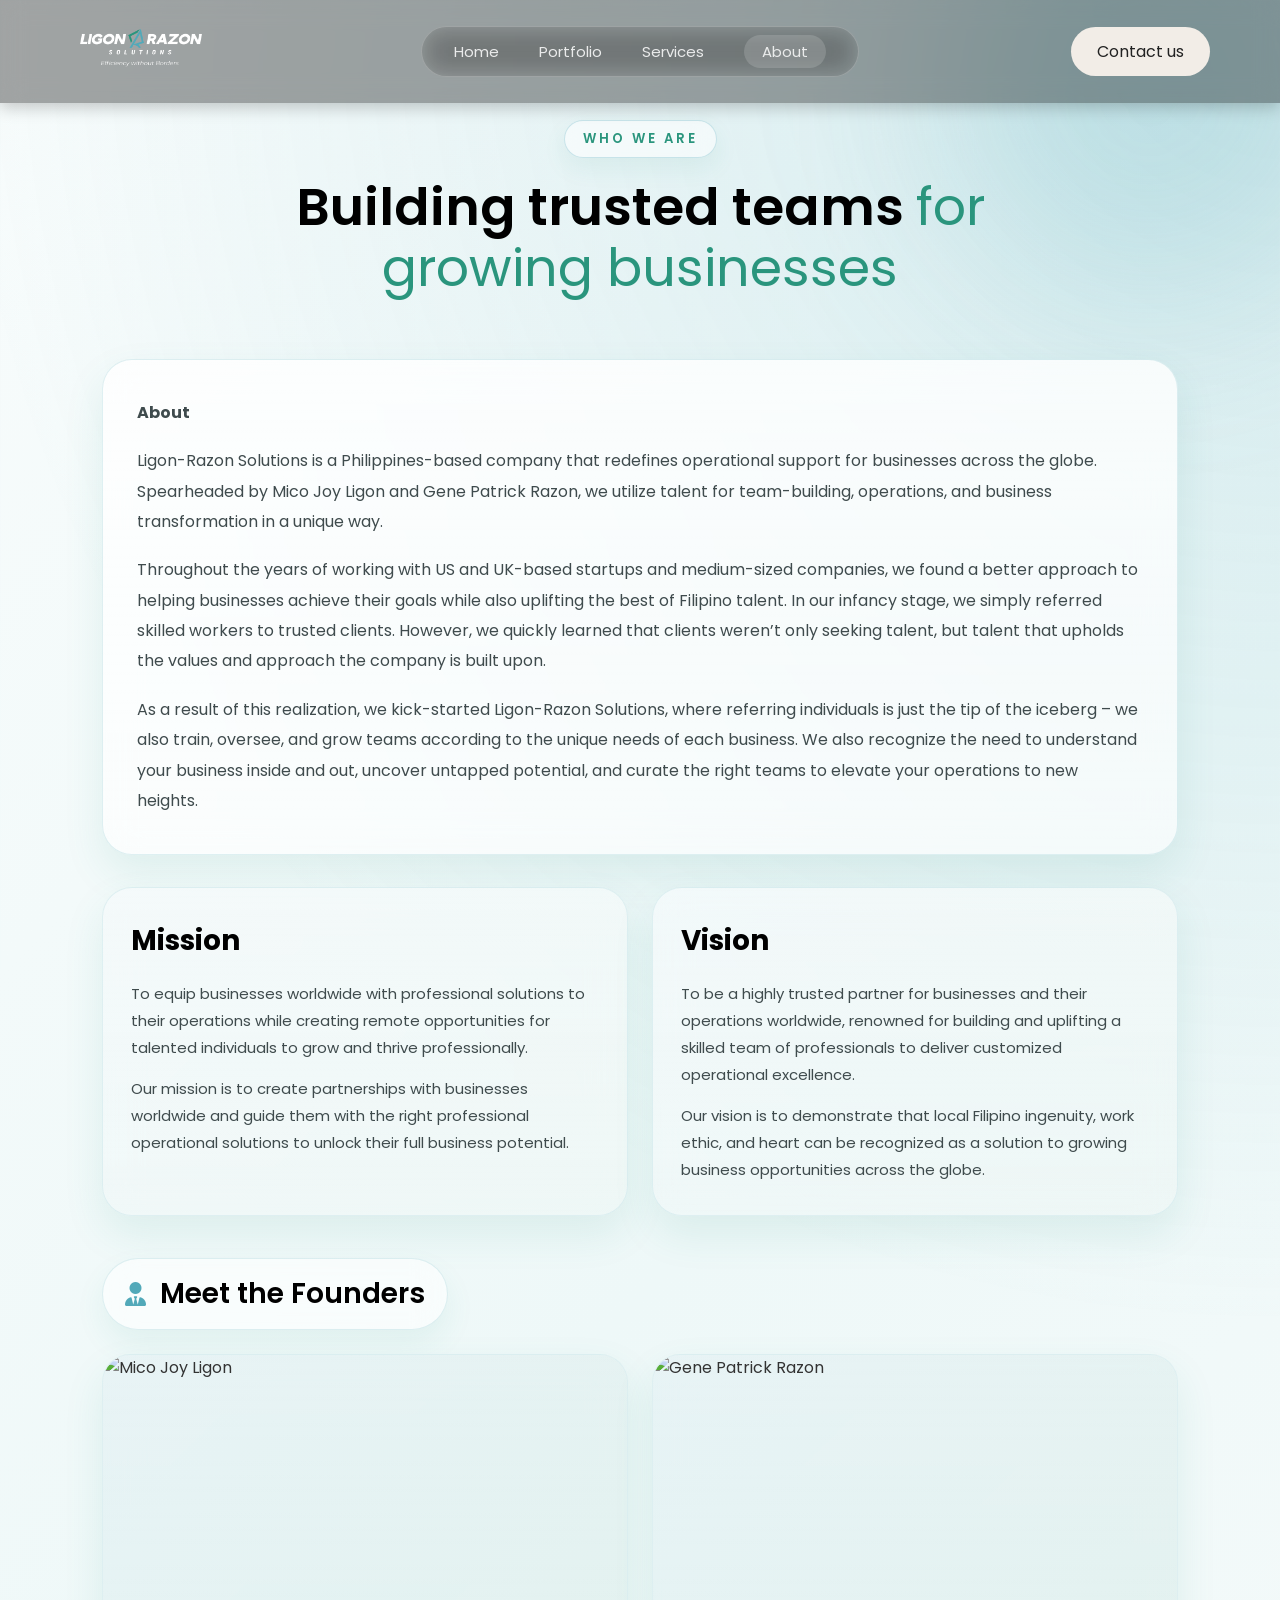
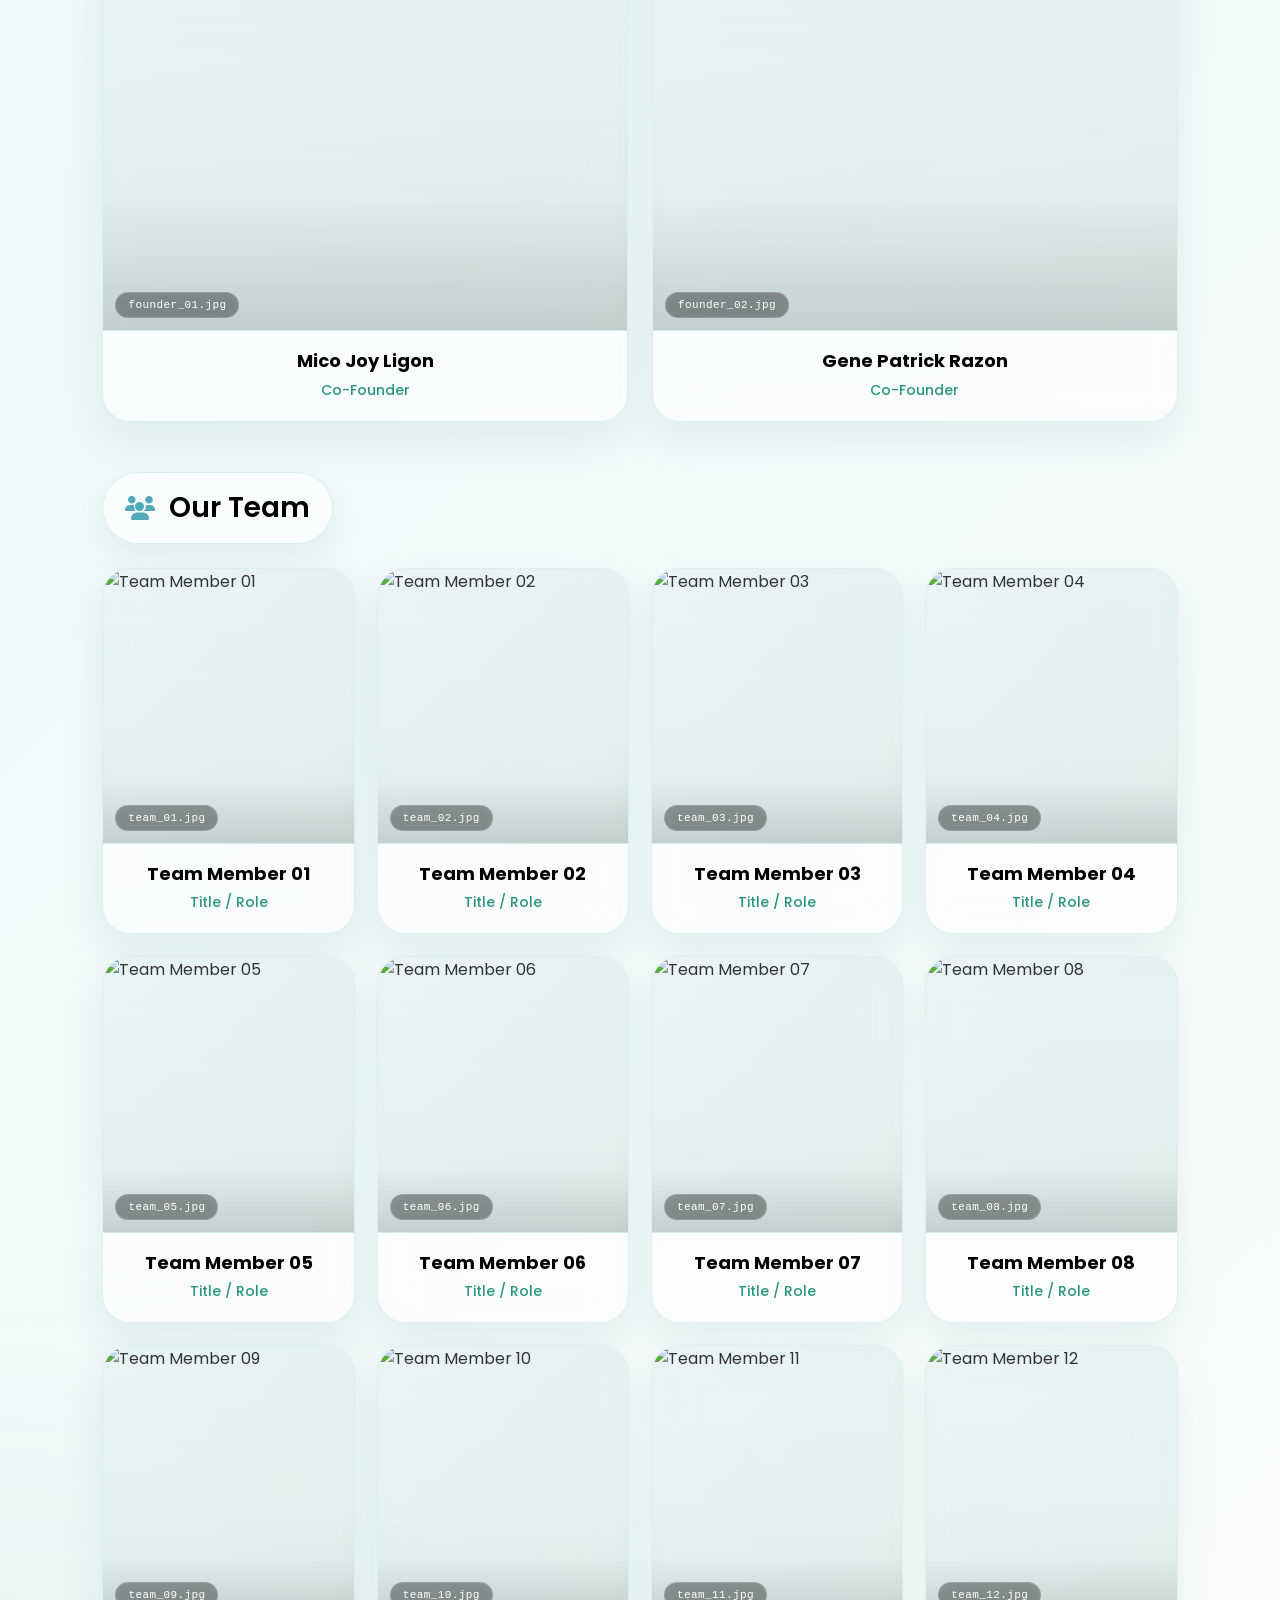
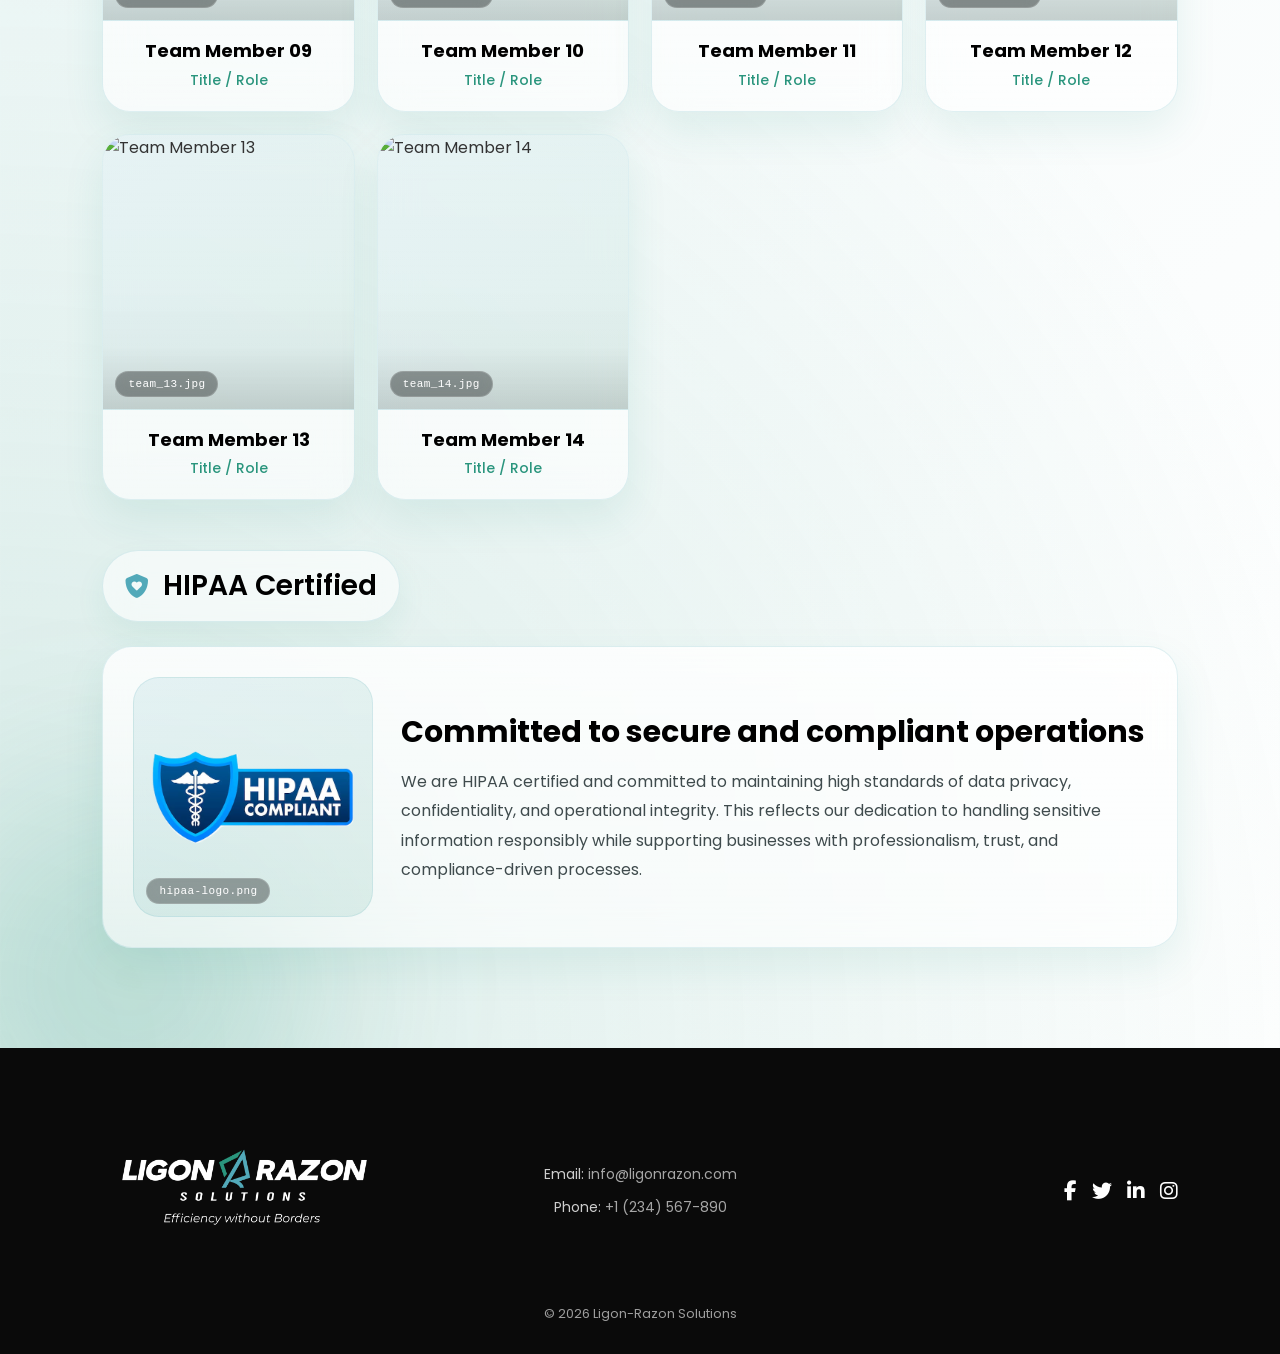
==== about.html @ 487d909f "Add files via upload" ====
<!DOCTYPE html>
<html lang="en">
<head>
<meta charset="UTF-8">
<meta name="viewport" content="width=device-width, initial-scale=1.0">
<title>Ligon-Razon Solutions – About</title>

<link rel="icon" type="image/png" href="images/favicon.png">
<link rel="shortcut icon" href="images/favicon.png" type="image/png">
<link rel="apple-touch-icon" href="images/favicon.png">

<link rel="stylesheet" href="style.css">
<link href="https://fonts.googleapis.com/css2?family=Poppins:wght@300;400;500;600;700&display=swap" rel="stylesheet">
<link rel="stylesheet" href="https://cdnjs.cloudflare.com/ajax/libs/font-awesome/6.4.0/css/all.min.css">

<style>
.about-page-section {
  padding: 110px 8% 100px;
  padding-top: 120px;
  min-height: 100vh;
  position: relative;
  overflow: hidden;
  background:
    radial-gradient(circle at top right, rgba(82, 169, 185, 0.18), transparent 30%),
    radial-gradient(circle at bottom left, rgba(42, 149, 125, 0.16), transparent 32%),
    linear-gradient(135deg, #f8fcfc 0%, #eef8f8 35%, #f7fbfb 70%, #ffffff 100%);
}

.header {
  padding: 8px 70px;
  background: rgba(0,0,0,0.35);
  backdrop-filter: blur(12px);
  box-shadow: 0 5px 15px rgba(0,0,0,0.2);
}

.header .logo img { height: 80px; }

@media (max-width: 900px) {
  .about-page-section { padding-top: 100px; }
  .header { padding: 8px 8%; }
}

.about-page-section::before,
.about-page-section::after {
  content: '';
  position: absolute;
  border-radius: 50%;
  filter: blur(90px);
  z-index: 0;
  pointer-events: none;
}

.about-page-section::before {
  width: 420px;
  height: 420px;
  top: -120px;
  right: -80px;
  background: rgba(82, 169, 185, 0.20);
}

.about-page-section::after {
  width: 380px;
  height: 380px;
  bottom: -120px;
  left: -60px;
  background: rgba(42, 149, 125, 0.18);
}

.about-container { position: relative; z-index: 2; }

.page-intro {
  text-align: center;
  margin-bottom: 60px;
}

.page-intro .eyebrow {
  display: inline-block;
  margin-bottom: 18px;
  padding: 8px 18px;
  border-radius: 999px;
  font-size: 0.82rem;
  font-weight: 600;
  text-transform: uppercase;
  letter-spacing: 3px;
  color: #2A957D;
  background: rgba(255,255,255,0.55);
  border: 1px solid rgba(82, 169, 185, 0.28);
  backdrop-filter: blur(14px);
  box-shadow: 0 10px 24px rgba(42,149,125,0.08);
}

.page-intro h1 {
  font-size: 52px;
  font-weight: 600;
  line-height: 1.18;
  color: #000000;
  max-width: 760px;
  margin: 0 auto;
}

.page-intro h1 span {
  color: #2A957D;
  font-weight: 400;
}

.glass-block {
  background: linear-gradient(180deg, rgba(255,255,255,0.82), rgba(255,255,255,0.62));
  border: 1px solid rgba(82,169,185,0.18);
  backdrop-filter: blur(18px);
  -webkit-backdrop-filter: blur(18px);
  box-shadow: 0 18px 40px rgba(42,149,125,0.10);
  border-radius: 30px;
}

.story-section {
  padding: 38px 34px;
  margin-bottom: 32px;
}

.story-section p {
  font-size: 16px;
  line-height: 1.9;
  color: #3f4b4d;
  margin-bottom: 18px;
}

.story-section p:last-child { margin-bottom: 0; }

.dual-grid {
  display: grid;
  grid-template-columns: repeat(2, minmax(0, 1fr));
  gap: 24px;
  margin-bottom: 32px;
}

.info-card {
  padding: 32px 28px;
  position: relative;
  overflow: hidden;
}

.info-card::before {
  content: '';
  position: absolute;
  inset: 0;
  background: linear-gradient(135deg, rgba(82,169,185,0.05), rgba(42,149,125,0.05));
  pointer-events: none;
}

.info-card h2 {
  font-size: 28px;
  margin-bottom: 18px;
  color: #000000;
  position: relative;
  z-index: 1;
}

.info-card p {
  font-size: 15px;
  line-height: 1.8;
  color: #3f4b4d;
  margin-bottom: 14px;
  position: relative;
  z-index: 1;
}

.info-card p:last-child { margin-bottom: 0; }

.section-heading {
  display: inline-flex;
  align-items: center;
  gap: 14px;
  margin: 10px 0 24px 0;
  padding: 14px 22px;
  border-radius: 999px;
  background: rgba(255,255,255,0.58);
  border: 1px solid rgba(82,169,185,0.18);
  backdrop-filter: blur(16px);
  box-shadow: 0 14px 30px rgba(42,149,125,0.08);
  color: #000000;
  font-size: 28px;
  font-weight: 600;
}

.section-heading i {
  font-size: 24px;
  color: #52A9B9;
}

.founders-grid {
  display: grid;
  grid-template-columns: repeat(2, minmax(0, 1fr));
  gap: 24px;
  margin-bottom: 40px;
}

.team-grid {
  display: grid;
  grid-template-columns: repeat(4, minmax(0, 1fr));
  gap: 22px;
  margin-bottom: 40px;
}

.person-card {
  overflow: hidden;
  border-radius: 28px;
  background: linear-gradient(180deg, rgba(255,255,255,0.82), rgba(255,255,255,0.62));
  border: 1px solid rgba(82,169,185,0.18);
  backdrop-filter: blur(18px);
  -webkit-backdrop-filter: blur(18px);
  box-shadow: 0 18px 40px rgba(42,149,125,0.10);
  transition: transform 0.35s ease, box-shadow 0.35s ease, border-color 0.35s ease;
}

.person-card:hover {
  transform: translateY(-8px);
  border-color: rgba(42,149,125,0.30);
  box-shadow: 0 24px 50px rgba(42,149,125,0.16);
}

.person-image {
  position: relative;
  aspect-ratio: 4/4.4;
  overflow: hidden;
  background: linear-gradient(135deg, rgba(82,169,185,0.12), rgba(42,149,125,0.12));
  border-bottom: 1px solid rgba(82,169,185,0.12);
}

.person-image img {
  width: 100%;
  height: 100%;
  object-fit: cover;
  display: block;
}

.person-image .filename {
  position: absolute;
  left: 12px;
  bottom: 12px;
  z-index: 2;
  max-width: calc(100% - 24px);
  overflow: hidden;
  white-space: nowrap;
  text-overflow: ellipsis;
  padding: 6px 12px;
  border-radius: 999px;
  font-size: 11px;
  font-family: monospace;
  letter-spacing: 0.4px;
  color: #FFFFFF;
  background: rgba(0,0,0,0.35);
  border: 1px solid rgba(255,255,255,0.16);
  backdrop-filter: blur(8px);
}

.person-image::after {
  content: '';
  position: absolute;
  inset: 0;
  background: linear-gradient(to top, rgba(0,0,0,0.14), rgba(0,0,0,0.02), transparent 45%);
  pointer-events: none;
}

.person-info {
  padding: 18px 18px 20px;
  text-align: center;
}

.person-info h3 {
  font-size: 18px;
  color: #000000;
  margin-bottom: 6px;
  line-height: 1.35;
}

.person-info p {
  font-size: 14px;
  color: #2A957D;
  font-weight: 500;
  line-height: 1.5;
}

.hipaa-section {
  display: grid;
  grid-template-columns: 240px 1fr;
  gap: 28px;
  align-items: center;
  padding: 30px;
}

.hipaa-logo-box {
  position: relative;
  aspect-ratio: 1/1;
  border-radius: 26px;
  overflow: hidden;
  background: linear-gradient(135deg, rgba(82,169,185,0.12), rgba(42,149,125,0.12));
  border: 1px solid rgba(82,169,185,0.14);
  display: flex;
  align-items: center;
  justify-content: center;
}

.hipaa-logo-box img {
  width: 100%;
  height: 100%;
  object-fit: contain;
  padding: 18px;
  display: block;
}

.hipaa-logo-box .filename {
  position: absolute;
  left: 12px;
  bottom: 12px;
  z-index: 2;
  max-width: calc(100% - 24px);
  overflow: hidden;
  white-space: nowrap;
  text-overflow: ellipsis;
  padding: 6px 12px;
  border-radius: 999px;
  font-size: 11px;
  font-family: monospace;
  letter-spacing: 0.4px;
  color: #FFFFFF;
  background: rgba(0,0,0,0.35);
  border: 1px solid rgba(255,255,255,0.16);
  backdrop-filter: blur(8px);
}

.hipaa-content h2 {
  font-size: 30px;
  color: #000000;
  margin-bottom: 12px;
}

.hipaa-content p {
  font-size: 16px;
  line-height: 1.85;
  color: #3f4b4d;
}

@media (max-width: 1000px) {
  .team-grid { grid-template-columns: repeat(3, minmax(0, 1fr)); }
}

@media (max-width: 800px) {
  .dual-grid,
  .founders-grid,
  .hipaa-section { grid-template-columns: 1fr; }

  .team-grid { grid-template-columns: repeat(2, minmax(0, 1fr)); }
}

@media (max-width: 700px) {
  .about-page-section { padding: 100px 5%; }
  .page-intro h1 { font-size: 38px; }
  .section-heading { font-size: 24px; padding: 12px 16px; }
  .story-section,
  .info-card,
  .hipaa-section { padding: 24px 20px; }
}

@media (max-width: 520px) {
  .team-grid { grid-template-columns: 1fr; }
  .page-intro h1 { font-size: 31px; }
  .section-heading { width: 100%; justify-content: flex-start; }
}
</style>
</head>
<body>

<header class="header" id="header" style="padding: 8px 70px; background: rgba(0,0,0,0.35); backdrop-filter: blur(12px); box-shadow: 0 5px 15px rgba(0,0,0,0.2);">
  <nav class="navbar">
    <div class="logo">
      <img src="images/logo.png" alt="Ligon-Razon Solutions" style="height: 80px;">
    </div>

    <div class="menu-toggle" id="menuToggle">☰</div>

    <div class="nav-container" id="navContainer">
      <ul class="nav-links">
        <li><a href="index.html">Home</a></li>
        <li><a href="portfolio.html">Portfolio</a></li>
        <li><a href="services.html">Services</a></li>
        <li><a class="active" href="about.html">About</a></li>
        <li class="mobile-contact-item"><a href="contact.html" class="mobile-contact-btn">Contact us</a></li>
      </ul>
    </div>

    <a href="contact.html" class="contact-btn">Contact us</a>
  </nav>
</header>

<div class="nav-overlay" id="navOverlay"></div>

<section class="about-page-section">
  <div class="about-container">

    <div class="page-intro fade-up">
      <span class="eyebrow">who we are</span>
      <h1>Building trusted teams <span>for growing businesses</span></h1>
    </div>

    <div class="story-section glass-block fade-up">
      <p><strong>About</strong></p>
      <p>Ligon-Razon Solutions is a Philippines-based company that redefines operational support for businesses across the globe. Spearheaded by Mico Joy Ligon and Gene Patrick Razon, we utilize talent for team-building, operations, and business transformation in a unique way.</p>
      <p>Throughout the years of working with US and UK-based startups and medium-sized companies, we found a better approach to helping businesses achieve their goals while also uplifting the best of Filipino talent. In our infancy stage, we simply referred skilled workers to trusted clients. However, we quickly learned that clients weren’t only seeking talent, but talent that upholds the values and approach the company is built upon.</p>
      <p>As a result of this realization, we kick-started Ligon-Razon Solutions, where referring individuals is just the tip of the iceberg – we also train, oversee, and grow teams according to the unique needs of each business. We also recognize the need to understand your business inside and out, uncover untapped potential, and curate the right teams to elevate your operations to new heights.</p>
    </div>

    <div class="dual-grid">
      <div class="info-card glass-block fade-up">
        <h2>Mission</h2>
        <p>To equip businesses worldwide with professional solutions to their operations while creating remote opportunities for talented individuals to grow and thrive professionally.</p>
        <p>Our mission is to create partnerships with businesses worldwide and guide them with the right professional operational solutions to unlock their full business potential.</p>
      </div>

      <div class="info-card glass-block fade-up">
        <h2>Vision</h2>
        <p>To be a highly trusted partner for businesses and their operations worldwide, renowned for building and uplifting a skilled team of professionals to deliver customized operational excellence.</p>
        <p>Our vision is to demonstrate that local Filipino ingenuity, work ethic, and heart can be recognized as a solution to growing business opportunities across the globe.</p>
      </div>
    </div>

    <div class="section-heading fade-up">
      <i class="fas fa-user-tie"></i> Meet the Founders
    </div>

    <div class="founders-grid">
      <div class="person-card fade-up">
        <div class="person-image">
          <img src="images/founder_01.jpg" alt="Mico Joy Ligon">
          <span class="filename">founder_01.jpg</span>
        </div>
        <div class="person-info">
          <h3>Mico Joy Ligon</h3>
          <p>Co-Founder</p>
        </div>
      </div>

      <div class="person-card fade-up">
        <div class="person-image">
          <img src="images/founder_02.jpg" alt="Gene Patrick Razon">
          <span class="filename">founder_02.jpg</span>
        </div>
        <div class="person-info">
          <h3>Gene Patrick Razon</h3>
          <p>Co-Founder</p>
        </div>
      </div>
    </div>

    <div class="section-heading fade-up">
      <i class="fas fa-users"></i> Our Team
    </div>

    <div class="team-grid">
      <div class="person-card fade-up"><div class="person-image"><img src="images/team_01.jpg" alt="Team Member 01"><span class="filename">team_01.jpg</span></div><div class="person-info"><h3>Team Member 01</h3><p>Title / Role</p></div></div>
      <div class="person-card fade-up"><div class="person-image"><img src="images/team_02.jpg" alt="Team Member 02"><span class="filename">team_02.jpg</span></div><div class="person-info"><h3>Team Member 02</h3><p>Title / Role</p></div></div>
      <div class="person-card fade-up"><div class="person-image"><img src="images/team_03.jpg" alt="Team Member 03"><span class="filename">team_03.jpg</span></div><div class="person-info"><h3>Team Member 03</h3><p>Title / Role</p></div></div>
      <div class="person-card fade-up"><div class="person-image"><img src="images/team_04.jpg" alt="Team Member 04"><span class="filename">team_04.jpg</span></div><div class="person-info"><h3>Team Member 04</h3><p>Title / Role</p></div></div>
      <div class="person-card fade-up"><div class="person-image"><img src="images/team_05.jpg" alt="Team Member 05"><span class="filename">team_05.jpg</span></div><div class="person-info"><h3>Team Member 05</h3><p>Title / Role</p></div></div>
      <div class="person-card fade-up"><div class="person-image"><img src="images/team_06.jpg" alt="Team Member 06"><span class="filename">team_06.jpg</span></div><div class="person-info"><h3>Team Member 06</h3><p>Title / Role</p></div></div>
      <div class="person-card fade-up"><div class="person-image"><img src="images/team_07.jpg" alt="Team Member 07"><span class="filename">team_07.jpg</span></div><div class="person-info"><h3>Team Member 07</h3><p>Title / Role</p></div></div>
      <div class="person-card fade-up"><div class="person-image"><img src="images/team_08.jpg" alt="Team Member 08"><span class="filename">team_08.jpg</span></div><div class="person-info"><h3>Team Member 08</h3><p>Title / Role</p></div></div>
      <div class="person-card fade-up"><div class="person-image"><img src="images/team_09.jpg" alt="Team Member 09"><span class="filename">team_09.jpg</span></div><div class="person-info"><h3>Team Member 09</h3><p>Title / Role</p></div></div>
      <div class="person-card fade-up"><div class="person-image"><img src="images/team_10.jpg" alt="Team Member 10"><span class="filename">team_10.jpg</span></div><div class="person-info"><h3>Team Member 10</h3><p>Title / Role</p></div></div>
      <div class="person-card fade-up"><div class="person-image"><img src="images/team_11.jpg" alt="Team Member 11"><span class="filename">team_11.jpg</span></div><div class="person-info"><h3>Team Member 11</h3><p>Title / Role</p></div></div>
      <div class="person-card fade-up"><div class="person-image"><img src="images/team_12.jpg" alt="Team Member 12"><span class="filename">team_12.jpg</span></div><div class="person-info"><h3>Team Member 12</h3><p>Title / Role</p></div></div>
      <div class="person-card fade-up"><div class="person-image"><img src="images/team_13.jpg" alt="Team Member 13"><span class="filename">team_13.jpg</span></div><div class="person-info"><h3>Team Member 13</h3><p>Title / Role</p></div></div>
      <div class="person-card fade-up"><div class="person-image"><img src="images/team_14.jpg" alt="Team Member 14"><span class="filename">team_14.jpg</span></div><div class="person-info"><h3>Team Member 14</h3><p>Title / Role</p></div></div>
    </div>

    <div class="section-heading fade-up">
      <i class="fas fa-shield-heart"></i> HIPAA Certified
    </div>

    <div class="hipaa-section glass-block fade-up">
      <div class="hipaa-logo-box">
        <img src="images/hipaa-logo.png" alt="HIPAA Certification Logo">
        <span class="filename">hipaa-logo.png</span>
      </div>
      <div class="hipaa-content">
        <h2>Committed to secure and compliant operations</h2>
        <p>We are HIPAA certified and committed to maintaining high standards of data privacy, confidentiality, and operational integrity. This reflects our dedication to handling sensitive information responsibly while supporting businesses with professionalism, trust, and compliance-driven processes.</p>
      </div>
    </div>

  </div>
</section>

<footer class="footer">
  <div class="footer-content">
    <div class="footer-logo">
      <img src="images/logo.png" alt="Ligon-Razon Solutions">
    </div>

    <div class="footer-column footer-contact">
      <p>Email: <a href="mailto:info@ligonrazon.com">info@ligonrazon.com</a></p>
      <p>Phone: <a href="tel:+1234567890">+1 (234) 567-890</a></p>
    </div>

    <div class="footer-column footer-social">
      <a href="#" target="_blank" aria-label="Facebook"><i class="fab fa-facebook-f"></i></a>
      <a href="#" target="_blank" aria-label="Twitter"><i class="fab fa-twitter"></i></a>
      <a href="#" target="_blank" aria-label="LinkedIn"><i class="fab fa-linkedin-in"></i></a>
      <a href="#" target="_blank" aria-label="Instagram"><i class="fab fa-instagram"></i></a>
    </div>
  </div>

  <p class="footer-copyright">© 2026 Ligon-Razon Solutions</p>
</footer>

<script>
(function() {
  const toggle = document.getElementById("menuToggle");
  const nav = document.getElementById("navContainer");
  const overlay = document.getElementById("navOverlay");

  function closeMenu() {
    nav.classList.remove("show");
    overlay.classList.remove("show");
    document.body.style.overflow = "";
  }

  function openMenu() {
    nav.classList.add("show");
    overlay.classList.add("show");
    document.body.style.overflow = "hidden";
  }

  toggle.onclick = () => {
    if (nav.classList.contains("show")) {
      closeMenu();
    } else {
      openMenu();
    }
  };

  overlay.onclick = closeMenu;

  document.querySelectorAll(".nav-links a").forEach(link => {
    link.addEventListener("click", closeMenu);
  });

  const faders = document.querySelectorAll(".fade-up");
  const observer = new IntersectionObserver(entries => {
    entries.forEach(entry => {
      if(entry.isIntersecting){
        entry.target.classList.add("appear");
      }
    });
  }, { threshold: 0.2 });

  faders.forEach(el => observer.observe(el));
})();
</script>

</body>
</html>
---- style.css ----
/* ==========================
   GLOBAL
========================== */
* {
  margin: 0;
  padding: 0;
  box-sizing: border-box;
  font-family: 'Poppins', sans-serif;
}

body {
  background: #f5f5f7;
  color: #333;
  overflow-x: hidden;
  scroll-behavior: smooth;
}

/* Remove mobile tap highlight */
*,
a,
button,
div {
  -webkit-tap-highlight-color: transparent;
  -webkit-touch-callout: none;
  outline: none !important;
}

/* ==========================
   HEADER
========================== */
.header {
  position: fixed;
  top: 0;
  width: 100%;
  z-index: 1100;
  padding: 30px 70px;
  transition: 0.35s;
}

.header.shrink {
  padding: 8px 70px;
  background: rgba(0, 0, 0, 0.35);
  backdrop-filter: blur(12px);
  box-shadow: 0 5px 15px rgba(0, 0, 0, 0.2);
}

.navbar {
  display: grid;
  grid-template-columns: 1fr auto 1fr;
  align-items: center;
}

.logo img {
  height: 120px;
  transition: 0.35s;
}

.header.shrink .logo img {
  height: 80px;
}

.nav-container {
  justify-self: center;
}

/* ==========================
   NAV LINKS
========================== */
.nav-links {
  display: flex;
  gap: 40px;
  list-style: none;
  padding: 12px 32px;
  border-radius: 60px;
  background: rgba(255, 255, 255, 0.08);
  border: 1px solid rgba(255, 255, 255, 0.2);
  backdrop-filter: blur(14px);
  transition: 0.4s;
}

.nav-links a {
  text-decoration: none;
  color: white;
  font-size: 15px;
  opacity: 0.85;
  position: relative;
}

.nav-links a:hover {
  opacity: 1;
  transform: scale(1.05);
}

.nav-links .active {
  background: rgba(255, 255, 255, 0.18);
  padding: 6px 18px;
  border-radius: 30px;
}

/* ==========================
   CONTACT BUTTON
========================== */
.contact-btn {
  justify-self: end;
  background: #f2ede7;
  color: #222;
  padding: 12px 26px;
  border-radius: 30px;
  text-decoration: none;
  transition: 0.3s ease;
}

.contact-btn:hover {
  transform: translateY(-3px);
  box-shadow: 0 8px 20px rgba(0, 0, 0, 0.3);
}

/* ==========================
   MENU TOGGLE
========================== */
.menu-toggle {
  display: none;
  font-size: 30px;
  cursor: pointer;
  color: white;
  position: relative;
  z-index: 1103;
}

.nav-overlay {
  display: none;
}

.mobile-contact-item {
  display: none;
}

/* ==========================
   HERO
========================== */
.hero {
  position: relative;
  height: 100vh;
  display: flex;
  align-items: flex-start;
  justify-content: flex-start;
  padding-left: 8%;
  padding-top: 60vh;
  overflow: hidden;
}

.hero-video {
  position: absolute;
  inset: 0;
  width: 100%;
  height: 100%;
  object-fit: cover;
  z-index: -1;
  pointer-events: none;
}

.hero-overlay {
  position: absolute;
  inset: 0;
  background-color: rgba(18, 30, 48, 0.5);
  z-index: 0;
}

.hero-content {
  position: relative;
  max-width: 600px;
  z-index: 1;
}

.hero h1 {
  font-size: 64px;
  line-height: 1.2;
  margin-bottom: 20px;
  color: white;
}

.hero .description {
  font-size: 18px;
  margin-bottom: 40px;
  line-height: 1.5;
  color: rgba(255, 255, 255, 0.9);
}

.start-btn {
  background: #f2ede7;
  color: #222;
  border: none;
  padding: 14px 30px;
  border-radius: 40px;
  cursor: pointer;
  display: inline-flex;
  gap: 10px;
  font-weight: 500;
  text-decoration: none;
  transition: transform 0.3s ease, box-shadow 0.3s ease, background 0.3s ease;
}

.start-btn span {
  display: inline-block;
  transition: transform 0.3s ease;
}

.start-btn:hover {
  transform: translateY(-3px) scale(1.03);
  box-shadow: 0 8px 25px rgba(0, 0, 0, 0.3);
  background: #e8e1d8;
}

.start-btn:hover span {
  transform: translateX(5px);
}

/* ==========================
   SCROLL ANIMATION
========================== */
.fade-up {
  opacity: 0;
  transform: translateY(40px);
  transition: 1s;
}

.fade-up.appear {
  opacity: 1;
  transform: translateY(0);
}

/* ==========================
   FOOTER
========================== */
.footer {
  background: #0a0a0a;
  color: white;
  padding: 60px 8% 30px 8%;
  font-size: 15px;
  position: relative;
}

.footer-content {
  display: flex;
  align-items: center;
  justify-content: space-between;
  flex-wrap: wrap;
  margin-bottom: 30px;
}

.footer-logo img {
  height: 160px;
  width: auto;
  transition: height 0.3s ease;
}

.footer-column.footer-contact {
  position: absolute;
  left: 50%;
  transform: translateX(-50%);
  display: flex;
  flex-direction: column;
  align-items: center;
  text-align: center;
  gap: 4px;
}

.footer-contact p,
.footer-contact a {
  font-size: 14px;
  margin: 4px 0;
  opacity: 0.8;
  text-decoration: none;
  color: white;
  transition: opacity 0.3s;
}

.footer-contact a:hover {
  opacity: 1;
}

.footer-column.footer-social {
  display: flex;
  flex-direction: row;
  justify-content: flex-end;
  align-items: center;
  gap: 15px;
}

.footer-social a {
  color: white;
  font-size: 20px;
  transition: transform 0.3s ease, color 0.3s ease;
}

.footer-social a:hover {
  color: #f2ede7;
  transform: scale(1.2);
}

.footer p.footer-copyright {
  font-size: 13px;
  opacity: 0.6;
  text-align: center;
  margin-top: 20px;
}

/* ==========================
   MOBILE
========================== */
@media (max-width: 900px) {
  .header {
    padding: 15px 8%;
    z-index: 1100;
  }

  .navbar {
    display: flex;
    justify-content: space-between;
    align-items: center;
    position: relative;
  }

  .logo img {
    height: 60px;
  }

  .contact-btn {
    display: none;
  }

  .menu-toggle {
    display: block;
    font-size: 28px;
    padding: 10px;
    margin-right: -10px;
    color: white;
    position: relative;
    z-index: 1103;
  }

  .nav-overlay {
    display: block;
    position: fixed;
    inset: 0;
    background: rgba(8, 12, 18, 0.28);
    backdrop-filter: blur(12px);
    -webkit-backdrop-filter: blur(12px);
    opacity: 0;
    visibility: hidden;
    pointer-events: none;
    transition: opacity 0.3s ease, visibility 0.3s ease;
    z-index: 1000;
  }

  .nav-overlay.show {
    opacity: 1;
    visibility: visible;
    pointer-events: auto;
  }

  .nav-container {
    position: fixed;
    top: 84px;
    right: 5%;
    width: min(260px, 90vw);
    max-height: 0;
    overflow: hidden;
    padding: 0;
    opacity: 0;
    visibility: hidden;
    border-radius: 24px;
    background: rgba(12, 18, 24, 0.96);
    border: 1px solid rgba(255, 255, 255, 0.14);
    box-shadow: 0 18px 40px rgba(0, 0, 0, 0.28);
    display: flex;
    flex-direction: column;
    align-items: stretch;
    transition: max-height 0.35s ease, opacity 0.25s ease, visibility 0.25s ease, padding 0.25s ease;
    z-index: 1102;
    pointer-events: auto;
  }

  .nav-container.show {
    max-height: 520px;
    opacity: 1;
    visibility: visible;
    padding: 10px 0 12px;
  }

  .nav-links {
    flex-direction: column;
    align-items: stretch;
    gap: 0;
    margin: 0;
    padding: 0;
    width: 100%;
    background: transparent !important;
    border: none !important;
    backdrop-filter: none !important;
  }

  .nav-links li {
    width: 100%;
    text-align: center;
    opacity: 0;
    transform: translateY(-5px);
    transition: opacity 0.3s ease, transform 0.3s ease;
  }

  .nav-container.show .nav-links li {
    opacity: 1;
    transform: translateY(0);
  }

  .nav-links a {
    display: block;
    width: 100%;
    padding: 14px 18px;
    color: white;
    font-size: 16px;
    font-weight: 400;
    text-decoration: none;
    background: transparent !important;
    border-radius: 0 !important;
  }

  .nav-links a:hover {
    color: #f2ede7;
    background: rgba(255, 255, 255, 0.06) !important;
    transform: none;
  }

  .nav-links .active {
    color: #f2ede7;
    font-weight: 500;
    background: rgba(255, 255, 255, 0.08) !important;
    position: relative;
  }

  .nav-links .active::after {
    content: '';
    position: absolute;
    bottom: 8px;
    left: 50%;
    transform: translateX(-50%);
    width: 24px;
    height: 2px;
    background: #f2ede7;
    border-radius: 2px;
    opacity: 0.75;
  }

  .mobile-contact-item {
    display: block;
    padding: 10px 16px 0;
  }

  .mobile-contact-btn {
    display: block !important;
    width: 100%;
    text-align: center;
    padding: 12px 18px !important;
    border-radius: 999px !important;
    background: #52A9B9 !important;
    color: #ffffff !important;
    font-weight: 600;
    border: 1px solid rgba(255, 255, 255, 0.16);
  }

  .mobile-contact-btn:hover {
    background: #2A957D !important;
    color: #ffffff !important;
  }

  .hero {
    padding-top: 50vh;
  }

  .hero h1 {
    font-size: 42px;
  }

  .hero .description {
    font-size: 16px;
  }

  .footer-content {
    flex-direction: column;
    align-items: center;
    text-align: center;
    gap: 25px;
  }

  .footer-logo img {
    height: 100px;
  }

  .footer-column.footer-contact {
    position: static;
    transform: none;
    margin: 0;
  }

  .footer-column.footer-social {
    justify-content: center;
  }
}
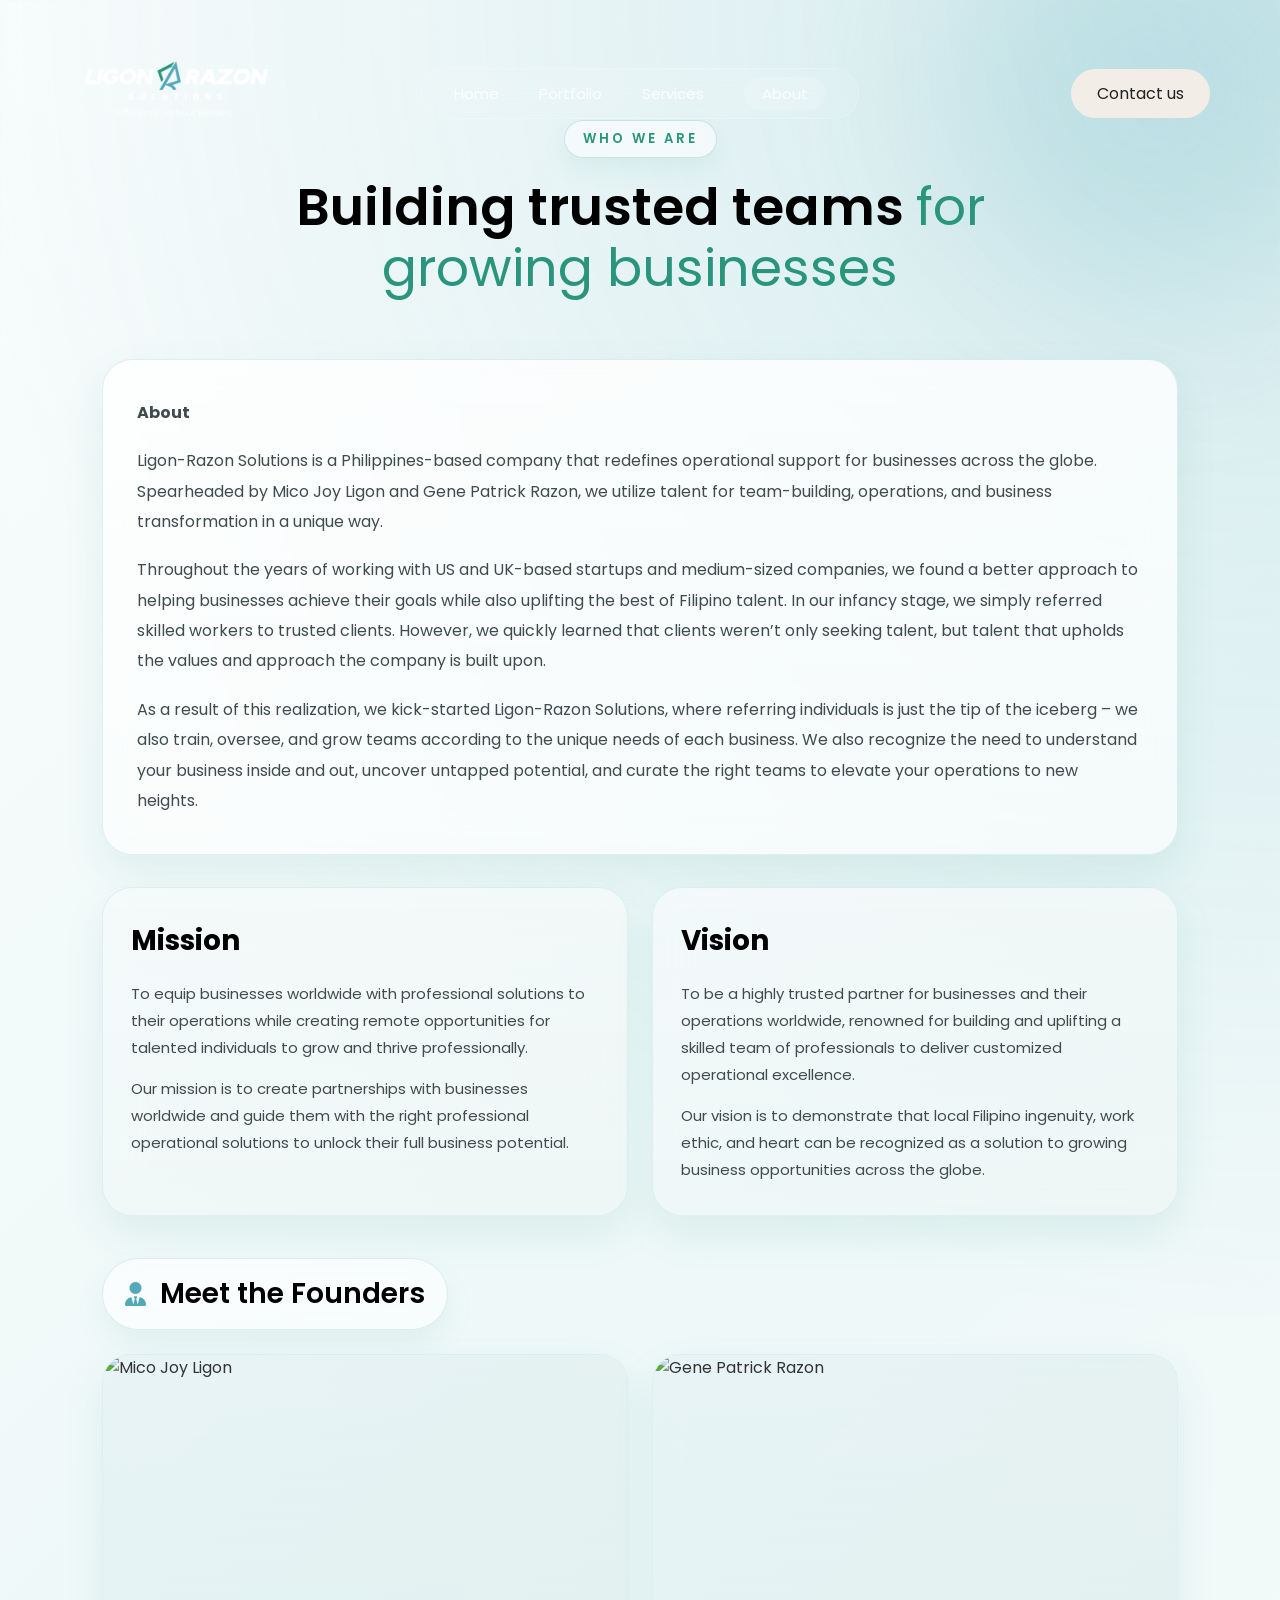
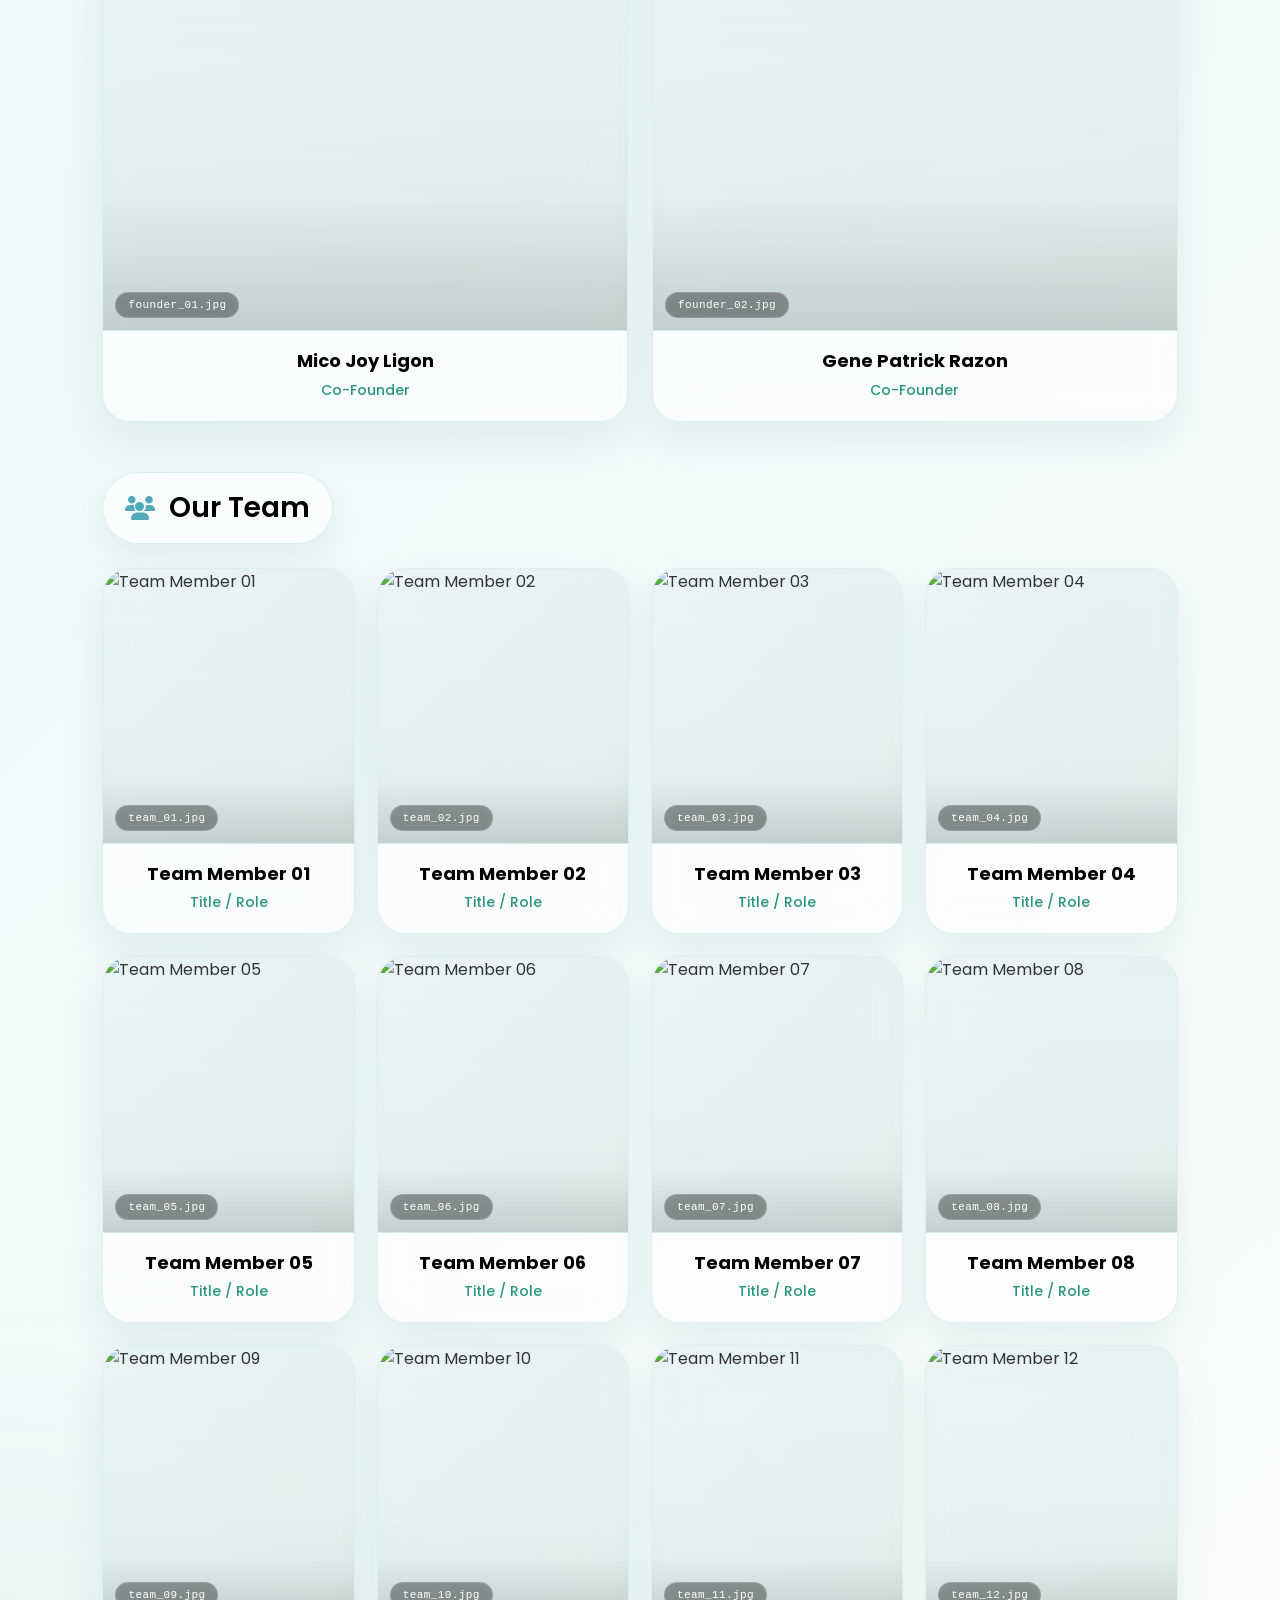
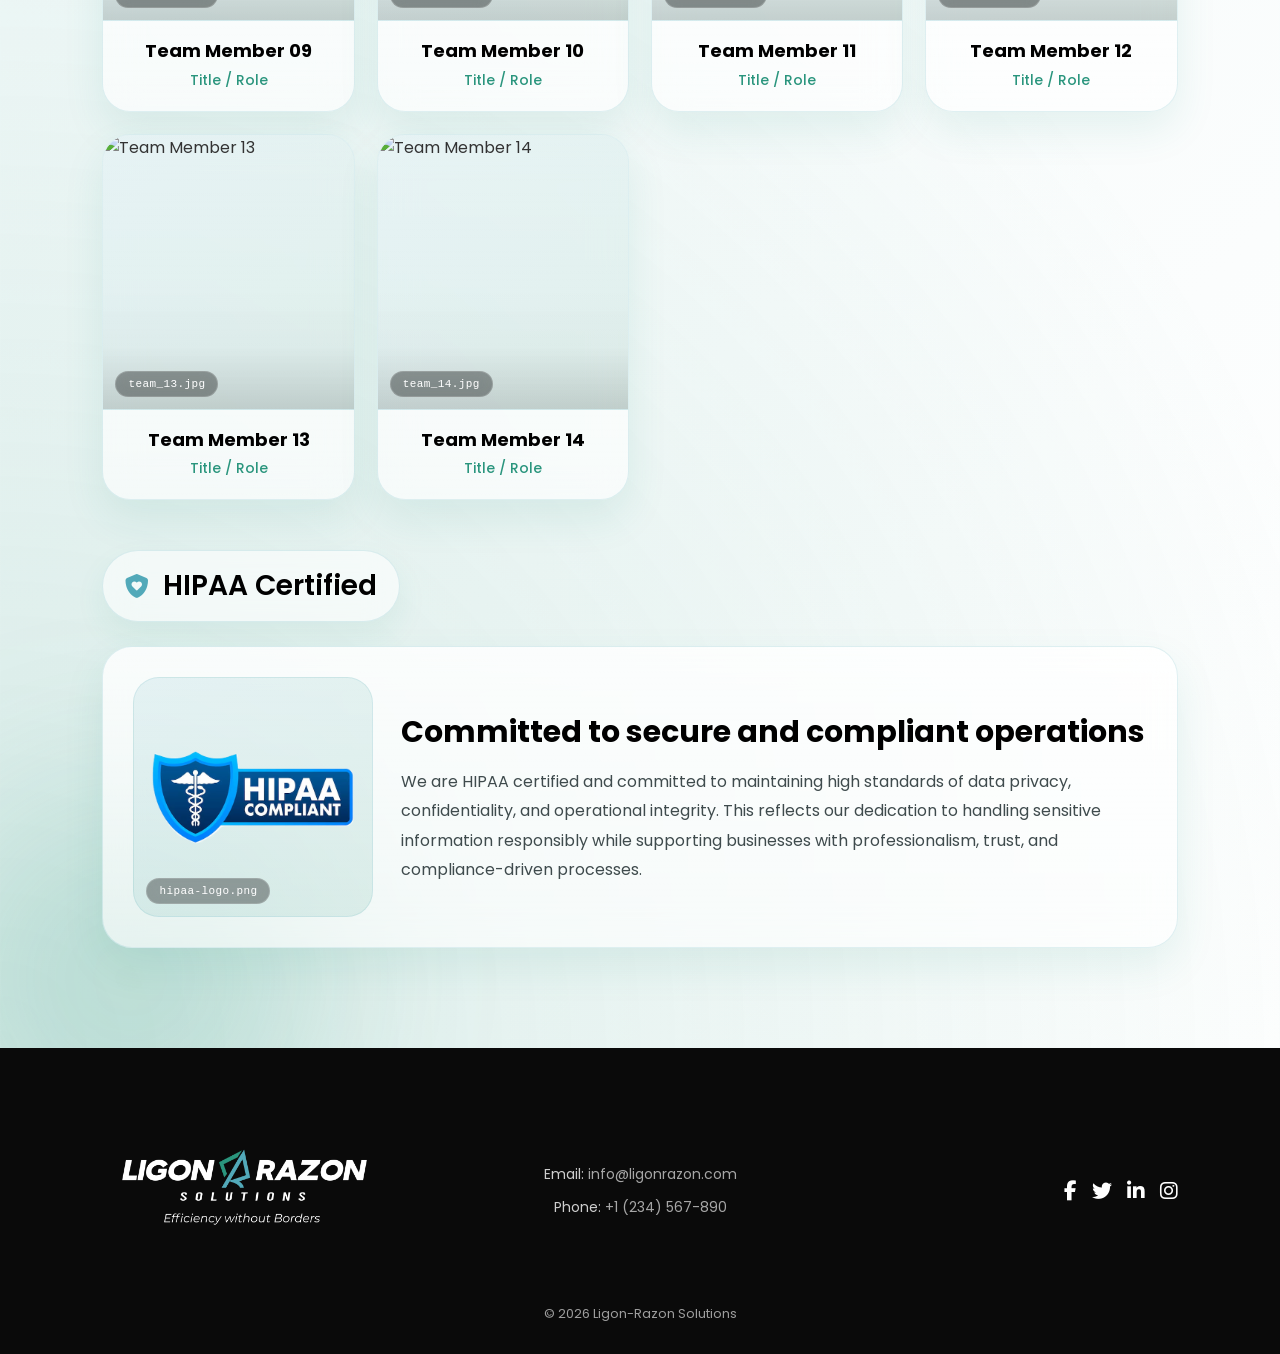
==== commit 23f54def: "Update about.html" ====
--- a/about.html
+++ b/about.html
@@ -26,18 +26,8 @@
     linear-gradient(135deg, #f8fcfc 0%, #eef8f8 35%, #f7fbfb 70%, #ffffff 100%);
 }
 
-.header {
-  padding: 8px 70px;
-  background: rgba(0,0,0,0.35);
-  backdrop-filter: blur(12px);
-  box-shadow: 0 5px 15px rgba(0,0,0,0.2);
-}
-
-.header .logo img { height: 80px; }
-
 @media (max-width: 900px) {
   .about-page-section { padding-top: 100px; }
-  .header { padding: 8px 8%; }
 }
 
 .about-page-section::before,
@@ -370,10 +360,10 @@
 </head>
 <body>
 
-<header class="header" id="header" style="padding: 8px 70px; background: rgba(0,0,0,0.35); backdrop-filter: blur(12px); box-shadow: 0 5px 15px rgba(0,0,0,0.2);">
+<header class="header" id="header">
   <nav class="navbar">
     <div class="logo">
-      <img src="images/logo.png" alt="Ligon-Razon Solutions" style="height: 80px;">
+      <img src="images/logo.png" alt="Ligon-Razon Solutions">
     </div>
 
     <div class="menu-toggle" id="menuToggle">☰</div>
@@ -558,4 +548,4 @@
 </script>
 
 </body>
-</html>+</html>
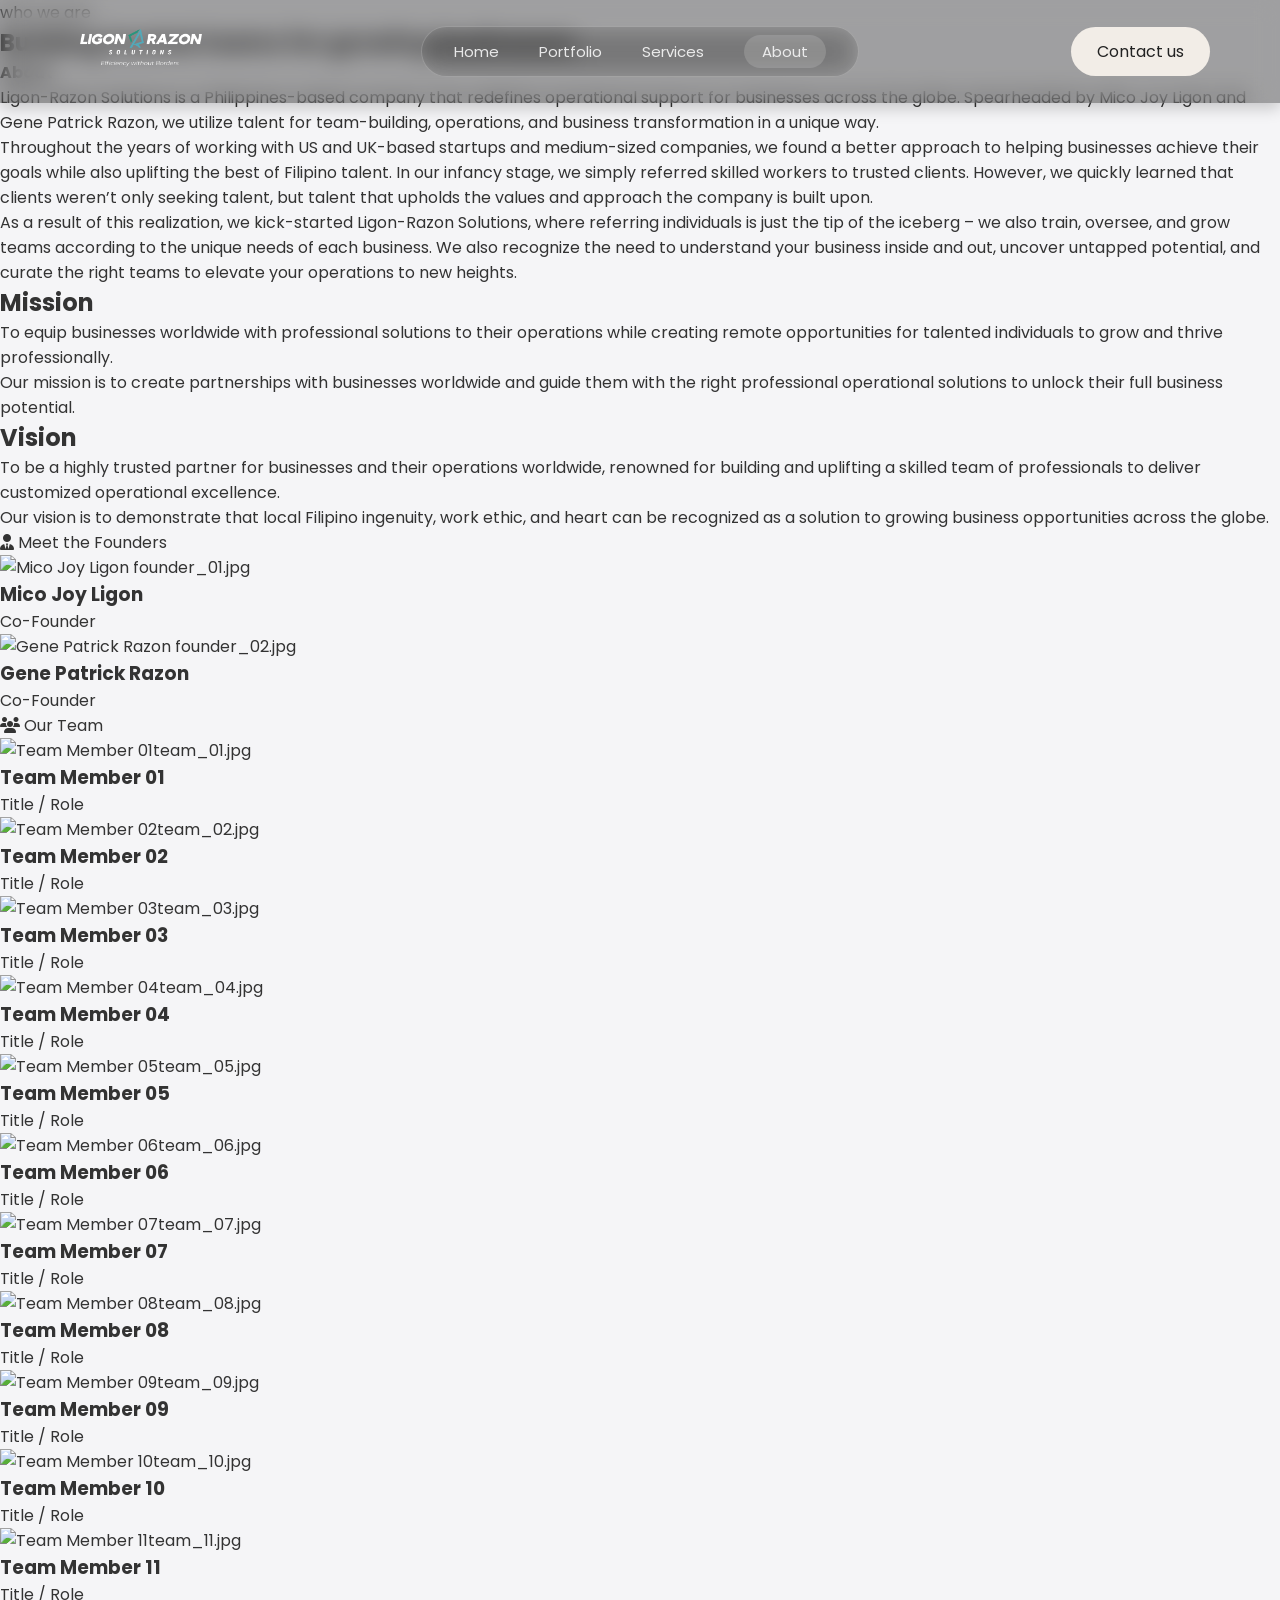
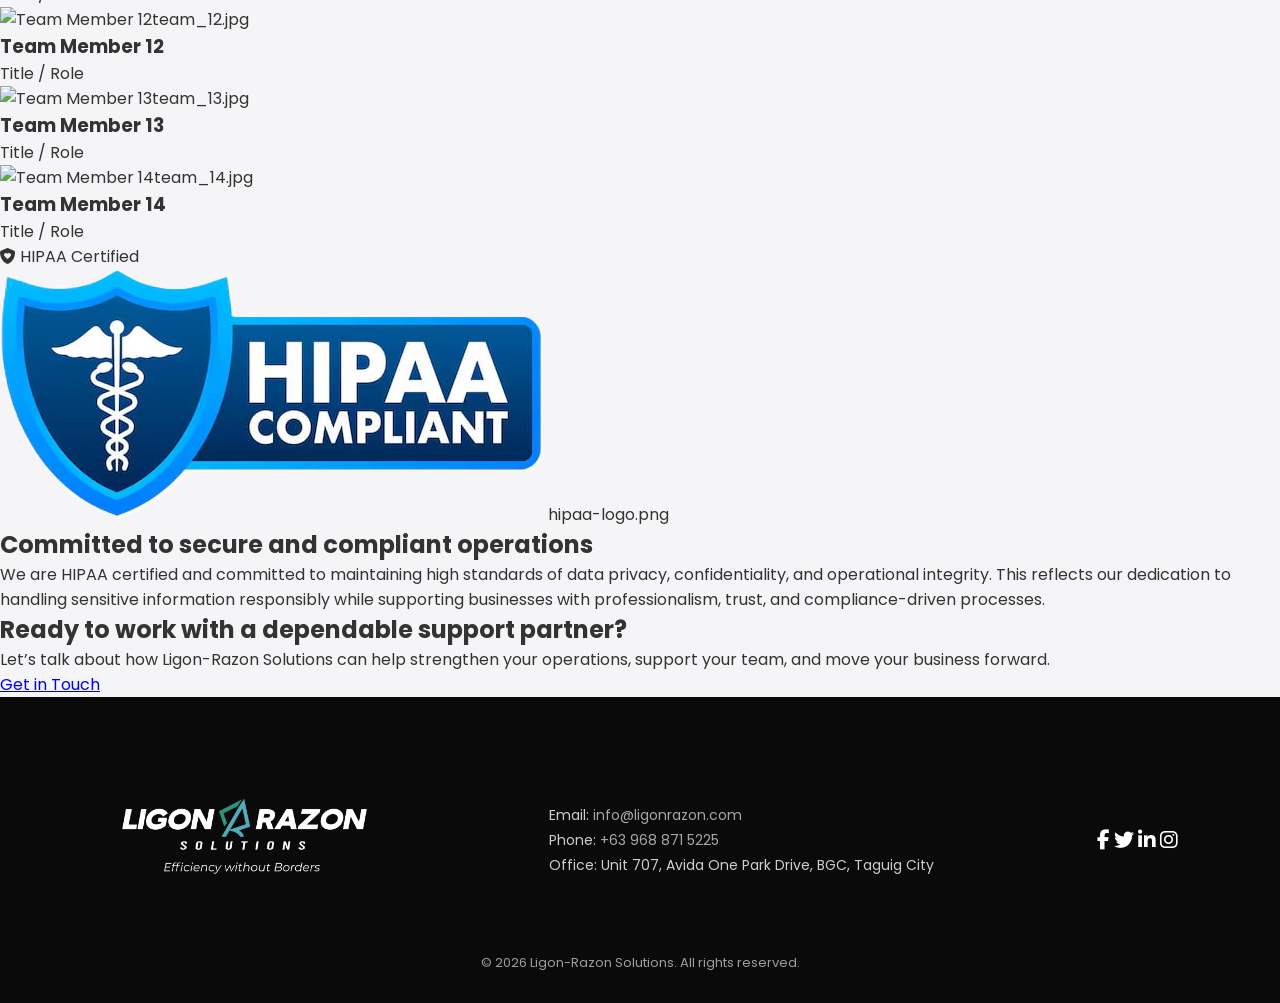
==== commit 5e66f0e8: "Update about.html" ====
--- a/about.html
+++ b/about.html
@@ -9,497 +9,173 @@
 <link rel="shortcut icon" href="images/favicon.png" type="image/png">
 <link rel="apple-touch-icon" href="images/favicon.png">
 
+<link rel="preconnect" href="https://fonts.googleapis.com">
+<link rel="preconnect" href="https://fonts.gstatic.com" crossorigin>
 <link rel="stylesheet" href="style.css">
 <link href="https://fonts.googleapis.com/css2?family=Poppins:wght@300;400;500;600;700&display=swap" rel="stylesheet">
 <link rel="stylesheet" href="https://cdnjs.cloudflare.com/ajax/libs/font-awesome/6.4.0/css/all.min.css">
-
-<style>
-.about-page-section {
-  padding: 110px 8% 100px;
-  padding-top: 120px;
-  min-height: 100vh;
-  position: relative;
-  overflow: hidden;
-  background:
-    radial-gradient(circle at top right, rgba(82, 169, 185, 0.18), transparent 30%),
-    radial-gradient(circle at bottom left, rgba(42, 149, 125, 0.16), transparent 32%),
-    linear-gradient(135deg, #f8fcfc 0%, #eef8f8 35%, #f7fbfb 70%, #ffffff 100%);
-}
-
-@media (max-width: 900px) {
-  .about-page-section { padding-top: 100px; }
-}
-
-.about-page-section::before,
-.about-page-section::after {
-  content: '';
-  position: absolute;
-  border-radius: 50%;
-  filter: blur(90px);
-  z-index: 0;
-  pointer-events: none;
-}
-
-.about-page-section::before {
-  width: 420px;
-  height: 420px;
-  top: -120px;
-  right: -80px;
-  background: rgba(82, 169, 185, 0.20);
-}
-
-.about-page-section::after {
-  width: 380px;
-  height: 380px;
-  bottom: -120px;
-  left: -60px;
-  background: rgba(42, 149, 125, 0.18);
-}
-
-.about-container { position: relative; z-index: 2; }
-
-.page-intro {
-  text-align: center;
-  margin-bottom: 60px;
-}
-
-.page-intro .eyebrow {
-  display: inline-block;
-  margin-bottom: 18px;
-  padding: 8px 18px;
-  border-radius: 999px;
-  font-size: 0.82rem;
-  font-weight: 600;
-  text-transform: uppercase;
-  letter-spacing: 3px;
-  color: #2A957D;
-  background: rgba(255,255,255,0.55);
-  border: 1px solid rgba(82, 169, 185, 0.28);
-  backdrop-filter: blur(14px);
-  box-shadow: 0 10px 24px rgba(42,149,125,0.08);
-}
-
-.page-intro h1 {
-  font-size: 52px;
-  font-weight: 600;
-  line-height: 1.18;
-  color: #000000;
-  max-width: 760px;
-  margin: 0 auto;
-}
-
-.page-intro h1 span {
-  color: #2A957D;
-  font-weight: 400;
-}
-
-.glass-block {
-  background: linear-gradient(180deg, rgba(255,255,255,0.82), rgba(255,255,255,0.62));
-  border: 1px solid rgba(82,169,185,0.18);
-  backdrop-filter: blur(18px);
-  -webkit-backdrop-filter: blur(18px);
-  box-shadow: 0 18px 40px rgba(42,149,125,0.10);
-  border-radius: 30px;
-}
-
-.story-section {
-  padding: 38px 34px;
-  margin-bottom: 32px;
-}
-
-.story-section p {
-  font-size: 16px;
-  line-height: 1.9;
-  color: #3f4b4d;
-  margin-bottom: 18px;
-}
-
-.story-section p:last-child { margin-bottom: 0; }
-
-.dual-grid {
-  display: grid;
-  grid-template-columns: repeat(2, minmax(0, 1fr));
-  gap: 24px;
-  margin-bottom: 32px;
-}
-
-.info-card {
-  padding: 32px 28px;
-  position: relative;
-  overflow: hidden;
-}
-
-.info-card::before {
-  content: '';
-  position: absolute;
-  inset: 0;
-  background: linear-gradient(135deg, rgba(82,169,185,0.05), rgba(42,149,125,0.05));
-  pointer-events: none;
-}
-
-.info-card h2 {
-  font-size: 28px;
-  margin-bottom: 18px;
-  color: #000000;
-  position: relative;
-  z-index: 1;
-}
-
-.info-card p {
-  font-size: 15px;
-  line-height: 1.8;
-  color: #3f4b4d;
-  margin-bottom: 14px;
-  position: relative;
-  z-index: 1;
-}
-
-.info-card p:last-child { margin-bottom: 0; }
-
-.section-heading {
-  display: inline-flex;
-  align-items: center;
-  gap: 14px;
-  margin: 10px 0 24px 0;
-  padding: 14px 22px;
-  border-radius: 999px;
-  background: rgba(255,255,255,0.58);
-  border: 1px solid rgba(82,169,185,0.18);
-  backdrop-filter: blur(16px);
-  box-shadow: 0 14px 30px rgba(42,149,125,0.08);
-  color: #000000;
-  font-size: 28px;
-  font-weight: 600;
-}
-
-.section-heading i {
-  font-size: 24px;
-  color: #52A9B9;
-}
-
-.founders-grid {
-  display: grid;
-  grid-template-columns: repeat(2, minmax(0, 1fr));
-  gap: 24px;
-  margin-bottom: 40px;
-}
-
-.team-grid {
-  display: grid;
-  grid-template-columns: repeat(4, minmax(0, 1fr));
-  gap: 22px;
-  margin-bottom: 40px;
-}
-
-.person-card {
-  overflow: hidden;
-  border-radius: 28px;
-  background: linear-gradient(180deg, rgba(255,255,255,0.82), rgba(255,255,255,0.62));
-  border: 1px solid rgba(82,169,185,0.18);
-  backdrop-filter: blur(18px);
-  -webkit-backdrop-filter: blur(18px);
-  box-shadow: 0 18px 40px rgba(42,149,125,0.10);
-  transition: transform 0.35s ease, box-shadow 0.35s ease, border-color 0.35s ease;
-}
-
-.person-card:hover {
-  transform: translateY(-8px);
-  border-color: rgba(42,149,125,0.30);
-  box-shadow: 0 24px 50px rgba(42,149,125,0.16);
-}
-
-.person-image {
-  position: relative;
-  aspect-ratio: 4/4.4;
-  overflow: hidden;
-  background: linear-gradient(135deg, rgba(82,169,185,0.12), rgba(42,149,125,0.12));
-  border-bottom: 1px solid rgba(82,169,185,0.12);
-}
-
-.person-image img {
-  width: 100%;
-  height: 100%;
-  object-fit: cover;
-  display: block;
-}
-
-.person-image .filename {
-  position: absolute;
-  left: 12px;
-  bottom: 12px;
-  z-index: 2;
-  max-width: calc(100% - 24px);
-  overflow: hidden;
-  white-space: nowrap;
-  text-overflow: ellipsis;
-  padding: 6px 12px;
-  border-radius: 999px;
-  font-size: 11px;
-  font-family: monospace;
-  letter-spacing: 0.4px;
-  color: #FFFFFF;
-  background: rgba(0,0,0,0.35);
-  border: 1px solid rgba(255,255,255,0.16);
-  backdrop-filter: blur(8px);
-}
-
-.person-image::after {
-  content: '';
-  position: absolute;
-  inset: 0;
-  background: linear-gradient(to top, rgba(0,0,0,0.14), rgba(0,0,0,0.02), transparent 45%);
-  pointer-events: none;
-}
-
-.person-info {
-  padding: 18px 18px 20px;
-  text-align: center;
-}
-
-.person-info h3 {
-  font-size: 18px;
-  color: #000000;
-  margin-bottom: 6px;
-  line-height: 1.35;
-}
-
-.person-info p {
-  font-size: 14px;
-  color: #2A957D;
-  font-weight: 500;
-  line-height: 1.5;
-}
-
-.hipaa-section {
-  display: grid;
-  grid-template-columns: 240px 1fr;
-  gap: 28px;
-  align-items: center;
-  padding: 30px;
-}
-
-.hipaa-logo-box {
-  position: relative;
-  aspect-ratio: 1/1;
-  border-radius: 26px;
-  overflow: hidden;
-  background: linear-gradient(135deg, rgba(82,169,185,0.12), rgba(42,149,125,0.12));
-  border: 1px solid rgba(82,169,185,0.14);
-  display: flex;
-  align-items: center;
-  justify-content: center;
-}
-
-.hipaa-logo-box img {
-  width: 100%;
-  height: 100%;
-  object-fit: contain;
-  padding: 18px;
-  display: block;
-}
-
-.hipaa-logo-box .filename {
-  position: absolute;
-  left: 12px;
-  bottom: 12px;
-  z-index: 2;
-  max-width: calc(100% - 24px);
-  overflow: hidden;
-  white-space: nowrap;
-  text-overflow: ellipsis;
-  padding: 6px 12px;
-  border-radius: 999px;
-  font-size: 11px;
-  font-family: monospace;
-  letter-spacing: 0.4px;
-  color: #FFFFFF;
-  background: rgba(0,0,0,0.35);
-  border: 1px solid rgba(255,255,255,0.16);
-  backdrop-filter: blur(8px);
-}
-
-.hipaa-content h2 {
-  font-size: 30px;
-  color: #000000;
-  margin-bottom: 12px;
-}
-
-.hipaa-content p {
-  font-size: 16px;
-  line-height: 1.85;
-  color: #3f4b4d;
-}
-
-@media (max-width: 1000px) {
-  .team-grid { grid-template-columns: repeat(3, minmax(0, 1fr)); }
-}
-
-@media (max-width: 800px) {
-  .dual-grid,
-  .founders-grid,
-  .hipaa-section { grid-template-columns: 1fr; }
-
-  .team-grid { grid-template-columns: repeat(2, minmax(0, 1fr)); }
-}
-
-@media (max-width: 700px) {
-  .about-page-section { padding: 100px 5%; }
-  .page-intro h1 { font-size: 38px; }
-  .section-heading { font-size: 24px; padding: 12px 16px; }
-  .story-section,
-  .info-card,
-  .hipaa-section { padding: 24px 20px; }
-}
-
-@media (max-width: 520px) {
-  .team-grid { grid-template-columns: 1fr; }
-  .page-intro h1 { font-size: 31px; }
-  .section-heading { width: 100%; justify-content: flex-start; }
-}
-</style>
 </head>
 <body>
 
-<header class="header" id="header">
-  <nav class="navbar">
-    <div class="logo">
-      <img src="images/logo.png" alt="Ligon-Razon Solutions">
+<header class="header inner-header" id="header">
+  <div class="container">
+    <nav class="navbar">
+      <div class="logo">
+        <img src="images/logo.png" alt="Ligon-Razon Solutions">
+      </div>
+
+      <div class="menu-toggle" id="menuToggle">☰</div>
+
+      <div class="nav-container" id="navContainer">
+        <ul class="nav-links">
+          <li><a href="index.html">Home</a></li>
+          <li><a href="portfolio.html">Portfolio</a></li>
+          <li><a href="services.html">Services</a></li>
+          <li><a class="active" href="about.html">About</a></li>
+          <li class="mobile-contact-item"><a href="contact.html" class="mobile-contact-btn">Contact us</a></li>
+        </ul>
+      </div>
+
+      <a href="contact.html" class="contact-btn">Contact us</a>
+    </nav>
+  </div>
+</header>
+
+<div class="nav-overlay" id="navOverlay"></div>
+
+<main class="page-shell">
+  <section class="section-space">
+    <div class="container">
+
+      <div class="page-intro fade-up">
+        <span class="eyebrow">who we are</span>
+        <h1>Building trusted teams <span>for growing businesses</span></h1>
+      </div>
+
+      <div class="story-section glass-block fade-up">
+        <p><strong>About</strong></p>
+        <p>Ligon-Razon Solutions is a Philippines-based company that redefines operational support for businesses across the globe. Spearheaded by Mico Joy Ligon and Gene Patrick Razon, we utilize talent for team-building, operations, and business transformation in a unique way.</p>
+        <p>Throughout the years of working with US and UK-based startups and medium-sized companies, we found a better approach to helping businesses achieve their goals while also uplifting the best of Filipino talent. In our infancy stage, we simply referred skilled workers to trusted clients. However, we quickly learned that clients weren’t only seeking talent, but talent that upholds the values and approach the company is built upon.</p>
+        <p>As a result of this realization, we kick-started Ligon-Razon Solutions, where referring individuals is just the tip of the iceberg – we also train, oversee, and grow teams according to the unique needs of each business. We also recognize the need to understand your business inside and out, uncover untapped potential, and curate the right teams to elevate your operations to new heights.</p>
+      </div>
+
+      <div class="dual-grid">
+        <div class="info-card glass-card fade-up">
+          <h2>Mission</h2>
+          <p>To equip businesses worldwide with professional solutions to their operations while creating remote opportunities for talented individuals to grow and thrive professionally.</p>
+          <p>Our mission is to create partnerships with businesses worldwide and guide them with the right professional operational solutions to unlock their full business potential.</p>
+        </div>
+
+        <div class="info-card glass-card fade-up">
+          <h2>Vision</h2>
+          <p>To be a highly trusted partner for businesses and their operations worldwide, renowned for building and uplifting a skilled team of professionals to deliver customized operational excellence.</p>
+          <p>Our vision is to demonstrate that local Filipino ingenuity, work ethic, and heart can be recognized as a solution to growing business opportunities across the globe.</p>
+        </div>
+      </div>
+
+      <div class="section-heading fade-up">
+        <i class="fas fa-user-tie"></i> Meet the Founders
+      </div>
+
+      <div class="founders-grid">
+        <div class="person-card fade-up">
+          <div class="person-image">
+            <img src="images/founder_01.jpg" alt="Mico Joy Ligon">
+            <span class="filename">founder_01.jpg</span>
+          </div>
+          <div class="person-info">
+            <h3>Mico Joy Ligon</h3>
+            <p>Co-Founder</p>
+          </div>
+        </div>
+
+        <div class="person-card fade-up">
+          <div class="person-image">
+            <img src="images/founder_02.jpg" alt="Gene Patrick Razon">
+            <span class="filename">founder_02.jpg</span>
+          </div>
+          <div class="person-info">
+            <h3>Gene Patrick Razon</h3>
+            <p>Co-Founder</p>
+          </div>
+        </div>
+      </div>
+
+      <div class="section-heading fade-up">
+        <i class="fas fa-users"></i> Our Team
+      </div>
+
+      <div class="team-grid">
+        <div class="person-card fade-up"><div class="person-image"><img src="images/team_01.jpg" alt="Team Member 01"><span class="filename">team_01.jpg</span></div><div class="person-info"><h3>Team Member 01</h3><p>Title / Role</p></div></div>
+        <div class="person-card fade-up"><div class="person-image"><img src="images/team_02.jpg" alt="Team Member 02"><span class="filename">team_02.jpg</span></div><div class="person-info"><h3>Team Member 02</h3><p>Title / Role</p></div></div>
+        <div class="person-card fade-up"><div class="person-image"><img src="images/team_03.jpg" alt="Team Member 03"><span class="filename">team_03.jpg</span></div><div class="person-info"><h3>Team Member 03</h3><p>Title / Role</p></div></div>
+        <div class="person-card fade-up"><div class="person-image"><img src="images/team_04.jpg" alt="Team Member 04"><span class="filename">team_04.jpg</span></div><div class="person-info"><h3>Team Member 04</h3><p>Title / Role</p></div></div>
+        <div class="person-card fade-up"><div class="person-image"><img src="images/team_05.jpg" alt="Team Member 05"><span class="filename">team_05.jpg</span></div><div class="person-info"><h3>Team Member 05</h3><p>Title / Role</p></div></div>
+        <div class="person-card fade-up"><div class="person-image"><img src="images/team_06.jpg" alt="Team Member 06"><span class="filename">team_06.jpg</span></div><div class="person-info"><h3>Team Member 06</h3><p>Title / Role</p></div></div>
+        <div class="person-card fade-up"><div class="person-image"><img src="images/team_07.jpg" alt="Team Member 07"><span class="filename">team_07.jpg</span></div><div class="person-info"><h3>Team Member 07</h3><p>Title / Role</p></div></div>
+        <div class="person-card fade-up"><div class="person-image"><img src="images/team_08.jpg" alt="Team Member 08"><span class="filename">team_08.jpg</span></div><div class="person-info"><h3>Team Member 08</h3><p>Title / Role</p></div></div>
+        <div class="person-card fade-up"><div class="person-image"><img src="images/team_09.jpg" alt="Team Member 09"><span class="filename">team_09.jpg</span></div><div class="person-info"><h3>Team Member 09</h3><p>Title / Role</p></div></div>
+        <div class="person-card fade-up"><div class="person-image"><img src="images/team_10.jpg" alt="Team Member 10"><span class="filename">team_10.jpg</span></div><div class="person-info"><h3>Team Member 10</h3><p>Title / Role</p></div></div>
+        <div class="person-card fade-up"><div class="person-image"><img src="images/team_11.jpg" alt="Team Member 11"><span class="filename">team_11.jpg</span></div><div class="person-info"><h3>Team Member 11</h3><p>Title / Role</p></div></div>
+        <div class="person-card fade-up"><div class="person-image"><img src="images/team_12.jpg" alt="Team Member 12"><span class="filename">team_12.jpg</span></div><div class="person-info"><h3>Team Member 12</h3><p>Title / Role</p></div></div>
+        <div class="person-card fade-up"><div class="person-image"><img src="images/team_13.jpg" alt="Team Member 13"><span class="filename">team_13.jpg</span></div><div class="person-info"><h3>Team Member 13</h3><p>Title / Role</p></div></div>
+        <div class="person-card fade-up"><div class="person-image"><img src="images/team_14.jpg" alt="Team Member 14"><span class="filename">team_14.jpg</span></div><div class="person-info"><h3>Team Member 14</h3><p>Title / Role</p></div></div>
+      </div>
+
+      <div class="section-heading fade-up">
+        <i class="fas fa-shield-heart"></i> HIPAA Certified
+      </div>
+
+      <div class="hipaa-section glass-card fade-up">
+        <div class="hipaa-logo-box">
+          <img src="images/hipaa-logo.png" alt="HIPAA Certification Logo">
+          <span class="filename">hipaa-logo.png</span>
+        </div>
+        <div class="hipaa-content">
+          <h2>Committed to secure and compliant operations</h2>
+          <p>We are HIPAA certified and committed to maintaining high standards of data privacy, confidentiality, and operational integrity. This reflects our dedication to handling sensitive information responsibly while supporting businesses with professionalism, trust, and compliance-driven processes.</p>
+        </div>
+      </div>
+
     </div>
-
-    <div class="menu-toggle" id="menuToggle">☰</div>
-
-    <div class="nav-container" id="navContainer">
-      <ul class="nav-links">
-        <li><a href="index.html">Home</a></li>
-        <li><a href="portfolio.html">Portfolio</a></li>
-        <li><a href="services.html">Services</a></li>
-        <li><a class="active" href="about.html">About</a></li>
-        <li class="mobile-contact-item"><a href="contact.html" class="mobile-contact-btn">Contact us</a></li>
-      </ul>
+  </section>
+
+  <section class="cta-section">
+    <div class="container">
+      <div class="cta-card glass-card fade-up">
+        <h2>Ready to work with a dependable support partner?</h2>
+        <p>Let’s talk about how Ligon-Razon Solutions can help strengthen your operations, support your team, and move your business forward.</p>
+        <div class="cta-actions">
+          <a href="contact.html" class="cta-btn">Get in Touch</a>
+        </div>
+      </div>
     </div>
-
-    <a href="contact.html" class="contact-btn">Contact us</a>
-  </nav>
-</header>
-
-<div class="nav-overlay" id="navOverlay"></div>
-
-<section class="about-page-section">
-  <div class="about-container">
-
-    <div class="page-intro fade-up">
-      <span class="eyebrow">who we are</span>
-      <h1>Building trusted teams <span>for growing businesses</span></h1>
+  </section>
+</main>
+
+<footer class="footer">
+  <div class="container">
+    <div class="footer-content">
+      <div class="footer-logo">
+        <img src="images/logo.png" alt="Ligon-Razon Solutions">
+      </div>
+
+      <div class="footer-contact">
+        <p>Email: <a href="mailto:info@ligonrazon.com">info@ligonrazon.com</a></p>
+        <p>Phone: <a href="tel:+639688715225">+63 968 871 5225</a></p>
+        <p>Office: Unit 707, Avida One Park Drive, BGC, Taguig City</p>
+      </div>
+
+      <div class="footer-social">
+        <a href="#" target="_blank" aria-label="Facebook"><i class="fab fa-facebook-f"></i></a>
+        <a href="#" target="_blank" aria-label="Twitter"><i class="fab fa-twitter"></i></a>
+        <a href="#" target="_blank" aria-label="LinkedIn"><i class="fab fa-linkedin-in"></i></a>
+        <a href="#" target="_blank" aria-label="Instagram"><i class="fab fa-instagram"></i></a>
+      </div>
     </div>
 
-    <div class="story-section glass-block fade-up">
-      <p><strong>About</strong></p>
-      <p>Ligon-Razon Solutions is a Philippines-based company that redefines operational support for businesses across the globe. Spearheaded by Mico Joy Ligon and Gene Patrick Razon, we utilize talent for team-building, operations, and business transformation in a unique way.</p>
-      <p>Throughout the years of working with US and UK-based startups and medium-sized companies, we found a better approach to helping businesses achieve their goals while also uplifting the best of Filipino talent. In our infancy stage, we simply referred skilled workers to trusted clients. However, we quickly learned that clients weren’t only seeking talent, but talent that upholds the values and approach the company is built upon.</p>
-      <p>As a result of this realization, we kick-started Ligon-Razon Solutions, where referring individuals is just the tip of the iceberg – we also train, oversee, and grow teams according to the unique needs of each business. We also recognize the need to understand your business inside and out, uncover untapped potential, and curate the right teams to elevate your operations to new heights.</p>
-    </div>
-
-    <div class="dual-grid">
-      <div class="info-card glass-block fade-up">
-        <h2>Mission</h2>
-        <p>To equip businesses worldwide with professional solutions to their operations while creating remote opportunities for talented individuals to grow and thrive professionally.</p>
-        <p>Our mission is to create partnerships with businesses worldwide and guide them with the right professional operational solutions to unlock their full business potential.</p>
-      </div>
-
-      <div class="info-card glass-block fade-up">
-        <h2>Vision</h2>
-        <p>To be a highly trusted partner for businesses and their operations worldwide, renowned for building and uplifting a skilled team of professionals to deliver customized operational excellence.</p>
-        <p>Our vision is to demonstrate that local Filipino ingenuity, work ethic, and heart can be recognized as a solution to growing business opportunities across the globe.</p>
-      </div>
-    </div>
-
-    <div class="section-heading fade-up">
-      <i class="fas fa-user-tie"></i> Meet the Founders
-    </div>
-
-    <div class="founders-grid">
-      <div class="person-card fade-up">
-        <div class="person-image">
-          <img src="images/founder_01.jpg" alt="Mico Joy Ligon">
-          <span class="filename">founder_01.jpg</span>
-        </div>
-        <div class="person-info">
-          <h3>Mico Joy Ligon</h3>
-          <p>Co-Founder</p>
-        </div>
-      </div>
-
-      <div class="person-card fade-up">
-        <div class="person-image">
-          <img src="images/founder_02.jpg" alt="Gene Patrick Razon">
-          <span class="filename">founder_02.jpg</span>
-        </div>
-        <div class="person-info">
-          <h3>Gene Patrick Razon</h3>
-          <p>Co-Founder</p>
-        </div>
-      </div>
-    </div>
-
-    <div class="section-heading fade-up">
-      <i class="fas fa-users"></i> Our Team
-    </div>
-
-    <div class="team-grid">
-      <div class="person-card fade-up"><div class="person-image"><img src="images/team_01.jpg" alt="Team Member 01"><span class="filename">team_01.jpg</span></div><div class="person-info"><h3>Team Member 01</h3><p>Title / Role</p></div></div>
-      <div class="person-card fade-up"><div class="person-image"><img src="images/team_02.jpg" alt="Team Member 02"><span class="filename">team_02.jpg</span></div><div class="person-info"><h3>Team Member 02</h3><p>Title / Role</p></div></div>
-      <div class="person-card fade-up"><div class="person-image"><img src="images/team_03.jpg" alt="Team Member 03"><span class="filename">team_03.jpg</span></div><div class="person-info"><h3>Team Member 03</h3><p>Title / Role</p></div></div>
-      <div class="person-card fade-up"><div class="person-image"><img src="images/team_04.jpg" alt="Team Member 04"><span class="filename">team_04.jpg</span></div><div class="person-info"><h3>Team Member 04</h3><p>Title / Role</p></div></div>
-      <div class="person-card fade-up"><div class="person-image"><img src="images/team_05.jpg" alt="Team Member 05"><span class="filename">team_05.jpg</span></div><div class="person-info"><h3>Team Member 05</h3><p>Title / Role</p></div></div>
-      <div class="person-card fade-up"><div class="person-image"><img src="images/team_06.jpg" alt="Team Member 06"><span class="filename">team_06.jpg</span></div><div class="person-info"><h3>Team Member 06</h3><p>Title / Role</p></div></div>
-      <div class="person-card fade-up"><div class="person-image"><img src="images/team_07.jpg" alt="Team Member 07"><span class="filename">team_07.jpg</span></div><div class="person-info"><h3>Team Member 07</h3><p>Title / Role</p></div></div>
-      <div class="person-card fade-up"><div class="person-image"><img src="images/team_08.jpg" alt="Team Member 08"><span class="filename">team_08.jpg</span></div><div class="person-info"><h3>Team Member 08</h3><p>Title / Role</p></div></div>
-      <div class="person-card fade-up"><div class="person-image"><img src="images/team_09.jpg" alt="Team Member 09"><span class="filename">team_09.jpg</span></div><div class="person-info"><h3>Team Member 09</h3><p>Title / Role</p></div></div>
-      <div class="person-card fade-up"><div class="person-image"><img src="images/team_10.jpg" alt="Team Member 10"><span class="filename">team_10.jpg</span></div><div class="person-info"><h3>Team Member 10</h3><p>Title / Role</p></div></div>
-      <div class="person-card fade-up"><div class="person-image"><img src="images/team_11.jpg" alt="Team Member 11"><span class="filename">team_11.jpg</span></div><div class="person-info"><h3>Team Member 11</h3><p>Title / Role</p></div></div>
-      <div class="person-card fade-up"><div class="person-image"><img src="images/team_12.jpg" alt="Team Member 12"><span class="filename">team_12.jpg</span></div><div class="person-info"><h3>Team Member 12</h3><p>Title / Role</p></div></div>
-      <div class="person-card fade-up"><div class="person-image"><img src="images/team_13.jpg" alt="Team Member 13"><span class="filename">team_13.jpg</span></div><div class="person-info"><h3>Team Member 13</h3><p>Title / Role</p></div></div>
-      <div class="person-card fade-up"><div class="person-image"><img src="images/team_14.jpg" alt="Team Member 14"><span class="filename">team_14.jpg</span></div><div class="person-info"><h3>Team Member 14</h3><p>Title / Role</p></div></div>
-    </div>
-
-    <div class="section-heading fade-up">
-      <i class="fas fa-shield-heart"></i> HIPAA Certified
-    </div>
-
-    <div class="hipaa-section glass-block fade-up">
-      <div class="hipaa-logo-box">
-        <img src="images/hipaa-logo.png" alt="HIPAA Certification Logo">
-        <span class="filename">hipaa-logo.png</span>
-      </div>
-      <div class="hipaa-content">
-        <h2>Committed to secure and compliant operations</h2>
-        <p>We are HIPAA certified and committed to maintaining high standards of data privacy, confidentiality, and operational integrity. This reflects our dedication to handling sensitive information responsibly while supporting businesses with professionalism, trust, and compliance-driven processes.</p>
-      </div>
-    </div>
-
+    <p class="footer-copyright">© 2026 Ligon-Razon Solutions. All rights reserved.</p>
   </div>
-</section>
-
-<footer class="footer">
-  <div class="footer-content">
-    <div class="footer-logo">
-      <img src="images/logo.png" alt="Ligon-Razon Solutions">
-    </div>
-
-    <div class="footer-column footer-contact">
-      <p>Email: <a href="mailto:info@ligonrazon.com">info@ligonrazon.com</a></p>
-      <p>Phone: <a href="tel:+1234567890">+1 (234) 567-890</a></p>
-    </div>
-
-    <div class="footer-column footer-social">
-      <a href="#" target="_blank" aria-label="Facebook"><i class="fab fa-facebook-f"></i></a>
-      <a href="#" target="_blank" aria-label="Twitter"><i class="fab fa-twitter"></i></a>
-      <a href="#" target="_blank" aria-label="LinkedIn"><i class="fab fa-linkedin-in"></i></a>
-      <a href="#" target="_blank" aria-label="Instagram"><i class="fab fa-instagram"></i></a>
-    </div>
-  </div>
-
-  <p class="footer-copyright">© 2026 Ligon-Razon Solutions</p>
 </footer>
 
 <script>
@@ -537,11 +213,11 @@
   const faders = document.querySelectorAll(".fade-up");
   const observer = new IntersectionObserver(entries => {
     entries.forEach(entry => {
-      if(entry.isIntersecting){
+      if (entry.isIntersecting) {
         entry.target.classList.add("appear");
       }
     });
-  }, { threshold: 0.2 });
+  }, { threshold: 0.15 });
 
   faders.forEach(el => observer.observe(el));
 })();
--- a/style.css
+++ b/style.css
@@ -33,14 +33,27 @@
   top: 0;
   width: 100%;
   z-index: 1100;
-  padding: 30px 70px;
-  transition: 0.35s;
-}
-
-.header.shrink {
   padding: 8px 70px;
   background: rgba(0, 0, 0, 0.35);
   backdrop-filter: blur(12px);
+  -webkit-backdrop-filter: blur(12px);
+  box-shadow: 0 5px 15px rgba(0, 0, 0, 0.2);
+  transition: padding 0.35s ease, background 0.35s ease, box-shadow 0.35s ease, backdrop-filter 0.35s ease;
+}
+
+.header.home-header {
+  padding: 30px 70px;
+  background: transparent;
+  backdrop-filter: none;
+  -webkit-backdrop-filter: none;
+  box-shadow: none;
+}
+
+.header.home-header.shrink {
+  padding: 8px 70px;
+  background: rgba(0, 0, 0, 0.35);
+  backdrop-filter: blur(12px);
+  -webkit-backdrop-filter: blur(12px);
   box-shadow: 0 5px 15px rgba(0, 0, 0, 0.2);
 }
 
@@ -51,11 +64,15 @@
 }
 
 .logo img {
+  height: 80px;
+  transition: height 0.35s ease;
+}
+
+.header.home-header .logo img {
   height: 120px;
-  transition: 0.35s;
-}
-
-.header.shrink .logo img {
+}
+
+.header.home-header.shrink .logo img {
   height: 80px;
 }
 
@@ -140,12 +157,14 @@
 ========================== */
 .hero {
   position: relative;
-  height: 100vh;
+  min-height: 100vh;
   display: flex;
-  align-items: flex-start;
+  align-items: flex-end;
   justify-content: flex-start;
   padding-left: 8%;
-  padding-top: 60vh;
+  padding-right: 8%;
+  padding-top: 180px;
+  padding-bottom: 110px;
   overflow: hidden;
 }
 
@@ -306,12 +325,47 @@
 }
 
 /* ==========================
+   RESPONSIVE HERO
+========================== */
+@media (max-width: 1280px) {
+  .hero {
+    padding-top: 160px;
+    padding-bottom: 90px;
+  }
+
+  .hero h1 {
+    font-size: 56px;
+  }
+}
+
+@media (max-width: 1100px) {
+  .hero {
+    padding-top: 145px;
+    padding-bottom: 80px;
+  }
+
+  .hero h1 {
+    font-size: 50px;
+  }
+
+  .hero .description {
+    font-size: 17px;
+    margin-bottom: 32px;
+  }
+}
+
+/* ==========================
    MOBILE
 ========================== */
 @media (max-width: 900px) {
-  .header {
-    padding: 15px 8%;
-    z-index: 1100;
+  .header,
+  .header.home-header,
+  .header.home-header.shrink {
+    padding: 8px 8%;
+    background: rgba(0, 0, 0, 0.35);
+    backdrop-filter: blur(12px);
+    -webkit-backdrop-filter: blur(12px);
+    box-shadow: 0 5px 15px rgba(0, 0, 0, 0.2);
   }
 
   .navbar {
@@ -321,7 +375,9 @@
     position: relative;
   }
 
-  .logo img {
+  .logo img,
+  .header.home-header .logo img,
+  .header.home-header.shrink .logo img {
     height: 60px;
   }
 
@@ -474,7 +530,10 @@
   }
 
   .hero {
-    padding-top: 50vh;
+    min-height: 100vh;
+    padding-top: 130px;
+    padding-bottom: 70px;
+    align-items: flex-end;
   }
 
   .hero h1 {
@@ -505,4 +564,4 @@
   .footer-column.footer-social {
     justify-content: center;
   }
-}+}
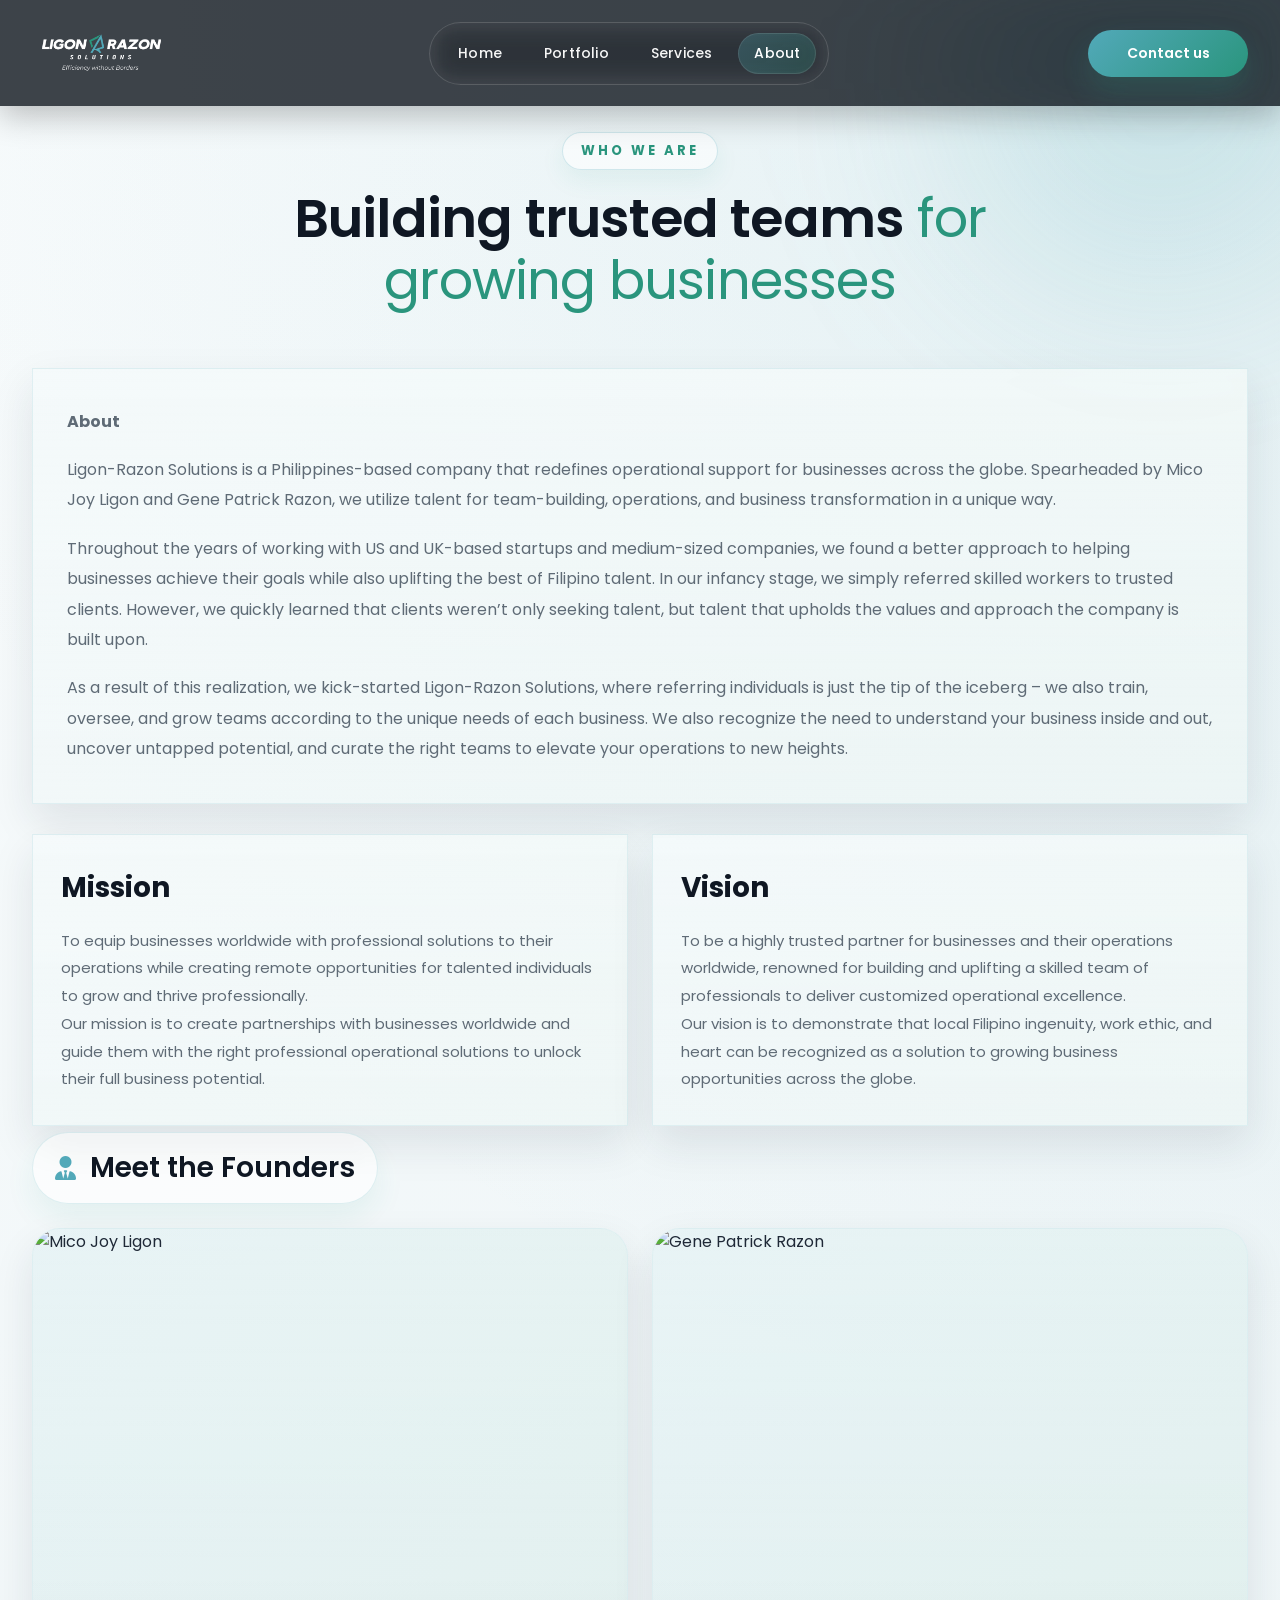
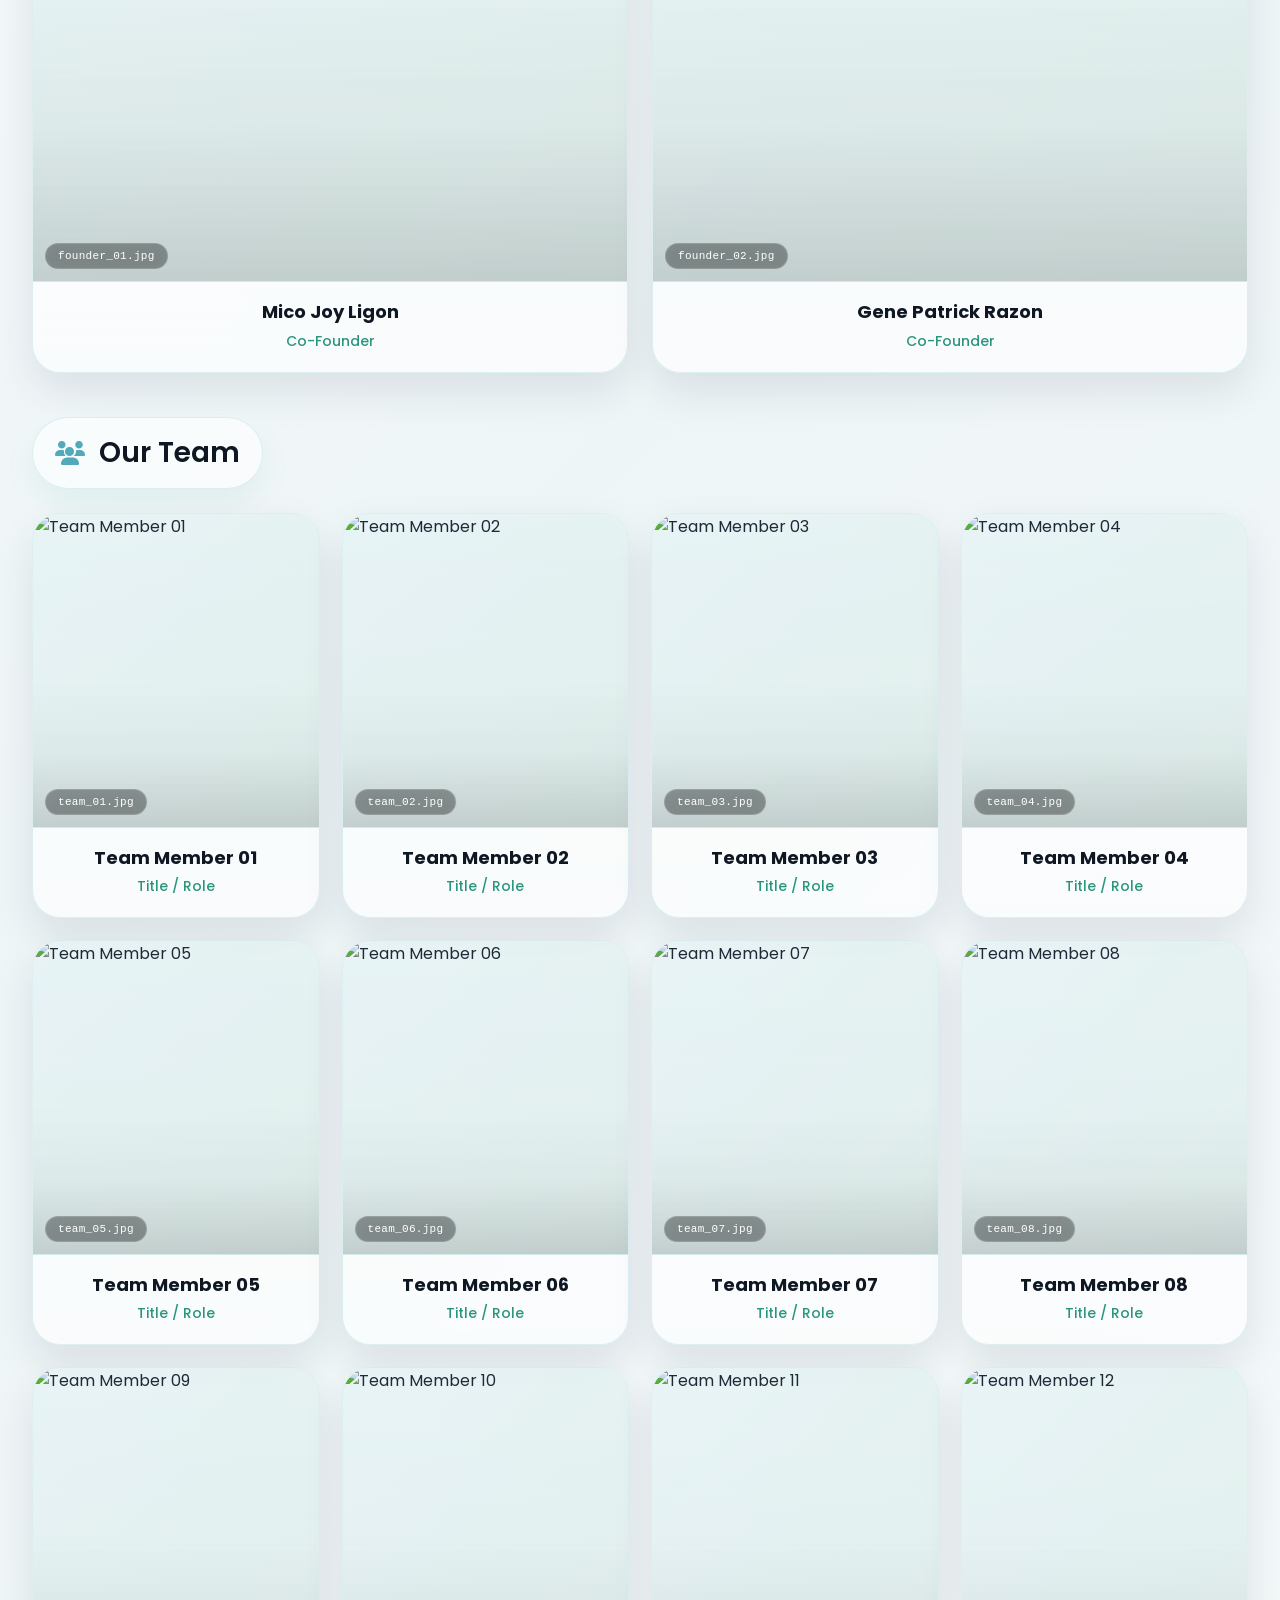
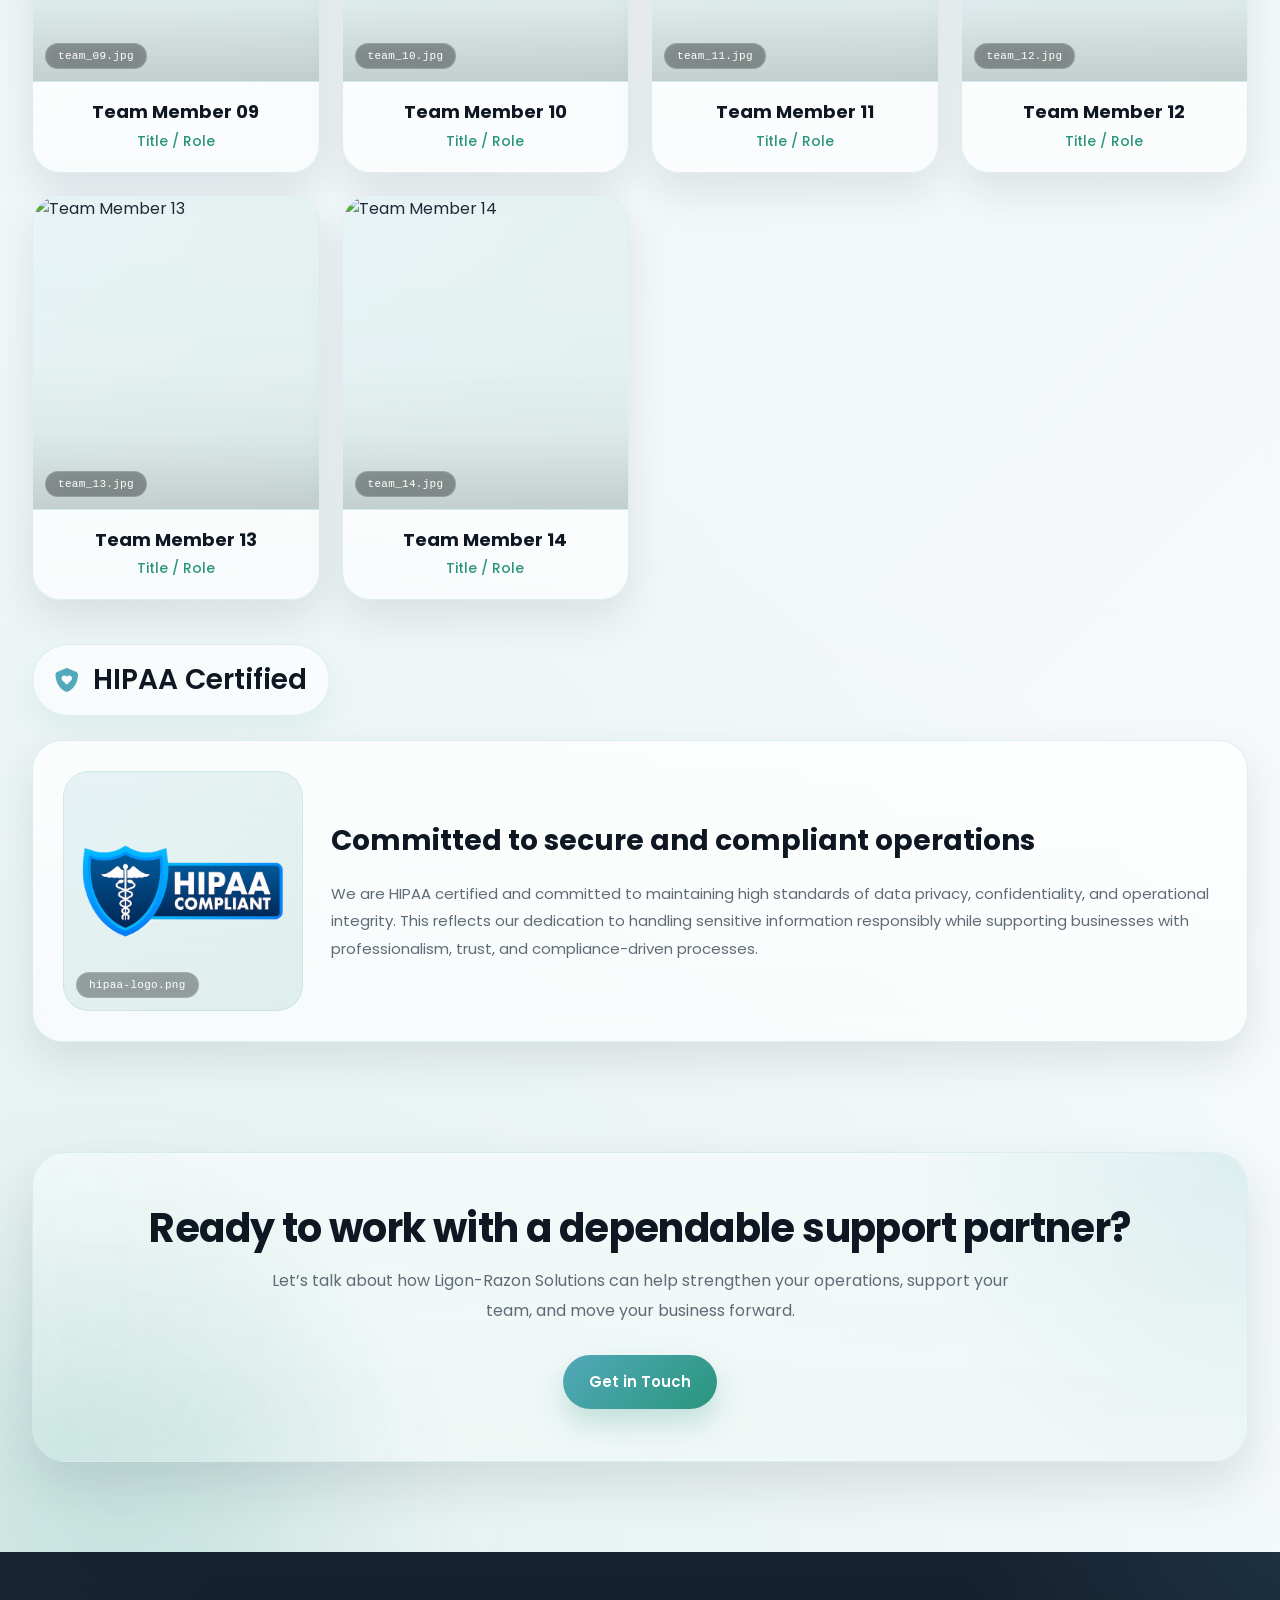
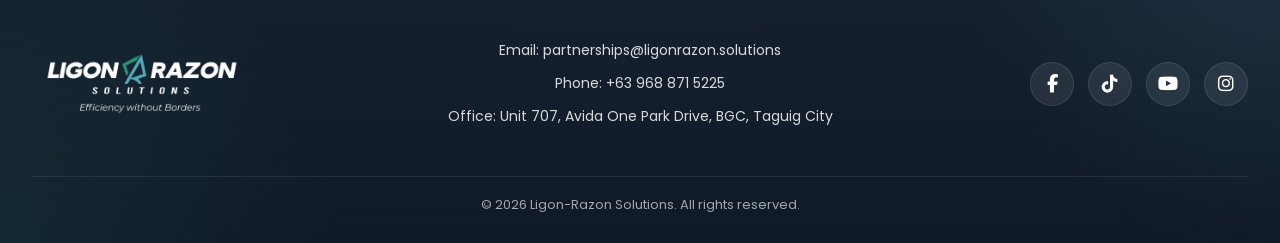
==== commit a5089389: "Update about.html" ====
--- a/about.html
+++ b/about.html
@@ -161,16 +161,16 @@
       </div>
 
       <div class="footer-contact">
-        <p>Email: <a href="mailto:info@ligonrazon.com">info@ligonrazon.com</a></p>
+        <p>Email: <a href="mailto:partnerships@ligonrazon.solutions">partnerships@ligonrazon.solutions</a></p>
         <p>Phone: <a href="tel:+639688715225">+63 968 871 5225</a></p>
         <p>Office: Unit 707, Avida One Park Drive, BGC, Taguig City</p>
       </div>
 
       <div class="footer-social">
-        <a href="#" target="_blank" aria-label="Facebook"><i class="fab fa-facebook-f"></i></a>
-        <a href="#" target="_blank" aria-label="Twitter"><i class="fab fa-twitter"></i></a>
-        <a href="#" target="_blank" aria-label="LinkedIn"><i class="fab fa-linkedin-in"></i></a>
-        <a href="#" target="_blank" aria-label="Instagram"><i class="fab fa-instagram"></i></a>
+        <a href="https://www.facebook.com/ligonrazon.solutions" target="_blank" aria-label="Facebook"><i class="fab fa-facebook-f"></i></a>
+        <a href="https://www.tiktok.com/@ligonrazon.solutions?" target="_blank" aria-label="TikTok"><i class="fab fa-tiktok"></i></a>
+        <a href="https://www.youtube.com/@TheVirtualBreakroom" target="_blank" aria-label="YouTube"><i class="fab fa-youtube"></i></a>
+        <a href="https://www.instagram.com/ligonrazon.solutions" target="_blank" aria-label="Instagram"><i class="fab fa-instagram"></i></a>
       </div>
     </div>
 
--- a/style.css
+++ b/style.css
@@ -1,6 +1,30 @@
 /* ==========================
-   GLOBAL
+   ROOT / GLOBAL
 ========================== */
+:root {
+  --bg-main: #f5f8fa;
+  --bg-soft: #edf5f7;
+  --text-main: #1f2937;
+  --text-soft: #5f6b76;
+  --white: #ffffff;
+
+  --brand-dark: #222b3c;
+  --brand-green: #2a957d;
+  --brand-teal: #52a9b9;
+  --brand-light: #f2ede7;
+
+  --glass-border: rgba(82, 169, 185, 0.18);
+  --glass-shadow: 0 18px 40px rgba(34, 43, 60, 0.10);
+
+  --radius-xl: 32px;
+  --radius-lg: 24px;
+  --radius-md: 18px;
+  --radius-pill: 999px;
+
+  --container: 1240px;
+  --transition: 0.32s ease;
+}
+
 * {
   margin: 0;
   padding: 0;
@@ -8,14 +32,27 @@
   font-family: 'Poppins', sans-serif;
 }
 
+html {
+  scroll-behavior: smooth;
+}
+
 body {
-  background: #f5f5f7;
-  color: #333;
+  background:
+    radial-gradient(circle at top right, rgba(82, 169, 185, 0.10), transparent 28%),
+    radial-gradient(circle at bottom left, rgba(42, 149, 125, 0.10), transparent 30%),
+    linear-gradient(135deg, #f8fbfc 0%, #eef5f7 42%, #f8fbfc 100%);
+  color: var(--text-main);
   overflow-x: hidden;
-  scroll-behavior: smooth;
-}
-
-/* Remove mobile tap highlight */
+  min-height: 100vh;
+  opacity: 0;
+  animation: pageFade 0.7s ease forwards;
+}
+
+@keyframes pageFade {
+  from { opacity: 0; }
+  to { opacity: 1; }
+}
+
 *,
 a,
 button,
@@ -25,131 +62,465 @@
   outline: none !important;
 }
 
+img {
+  max-width: 100%;
+  display: block;
+}
+
+a {
+  color: inherit;
+}
+
+button,
+input,
+textarea {
+  font: inherit;
+}
+
+.page-shell {
+  position: relative;
+  overflow: hidden;
+}
+
+.page-shell::before,
+.page-shell::after {
+  content: "";
+  position: absolute;
+  border-radius: 50%;
+  filter: blur(100px);
+  pointer-events: none;
+  z-index: 0;
+}
+
+.page-shell::before {
+  width: 420px;
+  height: 420px;
+  top: -120px;
+  right: -90px;
+  background: rgba(82, 169, 185, 0.18);
+}
+
+.page-shell::after {
+  width: 400px;
+  height: 400px;
+  bottom: -140px;
+  left: -80px;
+  background: rgba(42, 149, 125, 0.16);
+}
+
+.container {
+  width: min(var(--container), calc(100% - 64px));
+  margin: 0 auto;
+  position: relative;
+  z-index: 2;
+}
+
+.section-space {
+  padding: 132px 0 110px;
+}
+
+.glass-card,
+.glass-block {
+  background: linear-gradient(180deg, rgba(255, 255, 255, 0.82), rgba(255, 255, 255, 0.62));
+  border: 1px solid var(--glass-border);
+  backdrop-filter: blur(18px);
+  -webkit-backdrop-filter: blur(18px);
+  box-shadow: var(--glass-shadow);
+}
+
+.fade-up {
+  opacity: 0;
+  transform: translateY(36px);
+  transition: opacity 0.8s ease, transform 0.8s ease;
+}
+
+.fade-up.appear {
+  opacity: 1;
+  transform: translateY(0);
+}
+
 /* ==========================
    HEADER
 ========================== */
 .header {
-  position: fixed;
+  position: fixed !important;
   top: 0;
+  left: 0;
   width: 100%;
-  z-index: 1100;
-  padding: 8px 70px;
-  background: rgba(0, 0, 0, 0.35);
+  z-index: 99999;
+  padding: 14px 0;
+  transition: padding var(--transition), background var(--transition), box-shadow var(--transition);
+  transform: translateZ(0);
+  backface-visibility: hidden;
+}
+
+.header::before {
+  content: "";
+  position: absolute;
+  inset: 0;
+  background: rgba(10, 16, 24, 0.82);
+  backdrop-filter: blur(18px);
+  -webkit-backdrop-filter: blur(18px);
+  box-shadow: 0 10px 30px rgba(0, 0, 0, 0.22);
+  opacity: 1;
+  transition: opacity var(--transition), background var(--transition), box-shadow var(--transition), backdrop-filter var(--transition);
+  transform: translateZ(0);
+  will-change: opacity, backdrop-filter;
+  backface-visibility: hidden;
+}
+
+.header.home-header::before {
+  opacity: 0;
+  background: transparent;
+  box-shadow: none;
+  backdrop-filter: none;
+  -webkit-backdrop-filter: none;
+}
+
+.header.home-header.shrink::before {
+  opacity: 1;
+  background: rgba(10, 16, 24, 0.78);
+  box-shadow: 0 10px 30px rgba(0, 0, 0, 0.24);
+  backdrop-filter: blur(18px);
+  -webkit-backdrop-filter: blur(18px);
+}
+
+.header.inner-header::before {
+  opacity: 1;
+  background: rgba(10, 16, 24, 0.78);
+  box-shadow: 0 10px 30px rgba(0, 0, 0, 0.24);
+  backdrop-filter: blur(18px);
+  -webkit-backdrop-filter: blur(18px);
+}
+
+.header .container {
+  position: relative;
+  z-index: 2;
+}
+
+.navbar {
+  display: grid;
+  grid-template-columns: auto 1fr auto;
+  align-items: center;
+  gap: 24px;
+}
+
+.logo {
+  display: flex;
+  align-items: center;
+}
+
+.logo img {
+  height: 78px;
+  width: auto;
+  transition: height var(--transition), transform var(--transition), filter var(--transition);
+}
+
+.logo img:hover {
+  transform: scale(1.03);
+  filter: brightness(1.03);
+}
+
+.header.home-header .logo img {
+  height: 118px;
+}
+
+.header.home-header.shrink .logo img,
+.header.inner-header .logo img {
+  height: 78px;
+}
+
+.nav-container {
+  display: flex;
+  justify-content: center;
+}
+
+.nav-links {
+  list-style: none;
+  display: flex;
+  align-items: center;
+  gap: 10px;
+  padding: 10px 12px;
+  border-radius: var(--radius-pill);
+  background: rgba(255, 255, 255, 0.10);
+  border: 1px solid rgba(255, 255, 255, 0.14);
+  backdrop-filter: blur(14px);
+  -webkit-backdrop-filter: blur(14px);
+  transform: translateZ(0);
+  backface-visibility: hidden;
+}
+
+.nav-links li:not(.mobile-contact-item) {
+  display: flex;
+  align-items: center;
+}
+
+.nav-links a {
+  text-decoration: none;
+  color: rgba(255, 255, 255, 0.96);
+  font-size: 14px;
+  font-weight: 500;
+  letter-spacing: 0.2px;
+  padding: 10px 16px;
+  border-radius: var(--radius-pill);
+  transition: background var(--transition), color var(--transition), transform var(--transition), opacity var(--transition);
+}
+
+.nav-links a:hover {
+  background: rgba(255, 255, 255, 0.10);
+  transform: translateY(-1px);
+}
+
+.nav-links a.active {
+  background: linear-gradient(135deg, rgba(82, 169, 185, 0.28), rgba(42, 149, 125, 0.24));
+  color: var(--white);
+  box-shadow: inset 0 0 0 1px rgba(255,255,255,0.10);
+}
+
+.contact-btn {
+  justify-self: end;
+  display: inline-flex;
+  align-items: center;
+  justify-content: center;
+  gap: 10px;
+  text-decoration: none;
+  border-radius: var(--radius-pill);
+  padding: 13px 22px;
+  min-width: 160px;
+  background: linear-gradient(135deg, var(--brand-teal), var(--brand-green));
+  color: var(--white);
+  font-size: 14px;
+  font-weight: 600;
+  box-shadow: 0 14px 28px rgba(42, 149, 125, 0.22);
+  transition: transform var(--transition), box-shadow var(--transition), opacity var(--transition);
+}
+
+.contact-btn:hover {
+  transform: translateY(-2px);
+  box-shadow: 0 18px 34px rgba(42, 149, 125, 0.28);
+}
+
+.menu-toggle {
+  display: none;
+  color: var(--white);
+  font-size: 29px;
+  line-height: 1;
+  cursor: pointer;
+  user-select: none;
+  z-index: 1301;
+}
+
+.nav-overlay {
+  display: none;
+}
+
+.mobile-contact-item {
+  display: none;
+}
+
+/* ==========================
+   FOOTER
+========================== */
+.footer {
+  position: relative;
+  background: linear-gradient(180deg, #162131 0%, #101926 100%);
+  color: var(--white);
+  padding: 70px 0 28px;
+  overflow: hidden;
+}
+
+.footer::before {
+  content: "";
+  position: absolute;
+  inset: 0;
+  background:
+    radial-gradient(circle at top right, rgba(82, 169, 185, 0.12), transparent 24%),
+    radial-gradient(circle at bottom left, rgba(42, 149, 125, 0.12), transparent 26%);
+  pointer-events: none;
+}
+
+.footer .container {
+  position: relative;
+  z-index: 1;
+}
+
+.footer-content {
+  position: relative;
+  display: flex;
+  align-items: center;
+  justify-content: space-between;
+  min-height: 124px;
+  margin-bottom: 30px;
+}
+
+.footer-logo {
+  display: flex;
+  align-items: center;
+  z-index: 1;
+}
+
+.footer-logo img {
+  height: 124px;
+  width: auto;
+}
+
+.footer-contact {
+  position: absolute;
+  left: 50%;
+  transform: translateX(-50%);
+  display: flex;
+  flex-direction: column;
+  gap: 8px;
+  align-items: center;
+  text-align: center;
+  width: max-content;
+  max-width: 90%;
+}
+
+.footer-contact p,
+.footer-contact a {
+  font-size: 14px;
+  line-height: 1.8;
+  color: rgba(255,255,255,0.84);
+  text-decoration: none;
+}
+
+.footer-contact a:hover {
+  color: var(--white);
+}
+
+.footer-social {
+  display: flex;
+  align-items: center;
+  justify-content: flex-end;
+  gap: 14px;
+  z-index: 1;
+}
+
+.footer-social a {
+  width: 44px;
+  height: 44px;
+  border-radius: 50%;
+  display: inline-flex;
+  align-items: center;
+  justify-content: center;
+  color: var(--white);
+  font-size: 18px;
+  text-decoration: none;
+  background: rgba(255,255,255,0.08);
+  border: 1px solid rgba(255,255,255,0.10);
+  transition: transform var(--transition), background var(--transition), border-color var(--transition);
+}
+
+.footer-social a:hover {
+  transform: translateY(-2px);
+  background: rgba(82, 169, 185, 0.18);
+  border-color: rgba(82, 169, 185, 0.30);
+}
+
+.footer-copyright {
+  text-align: center;
+  font-size: 13px;
+  color: rgba(255,255,255,0.62);
+  border-top: 1px solid rgba(255,255,255,0.08);
+  padding-top: 18px;
+}
+
+@media (max-width: 1200px) {
+  .footer-content {
+    flex-direction: column;
+    justify-content: center;
+    gap: 24px;
+    min-height: auto;
+  }
+
+  .footer-contact {
+    position: static;
+    left: auto;
+    transform: none;
+    width: 100%;
+    max-width: 100%;
+  }
+
+  .footer-social {
+    justify-content: center;
+  }
+}
+
+@media (max-width: 900px) {
+  .footer-content {
+    text-align: center;
+  }
+
+  .footer-logo,
+  .footer-social {
+    justify-content: center;
+  }
+
+  .footer-contact {
+    align-items: center;
+    text-align: center;
+  }
+}
+
+@media (max-width: 700px) {
+  .footer-logo img {
+    height: 100px;
+  }
+}
+
+/* ==========================
+   PAGE INTRO
+========================== */
+.page-intro,
+.section-intro {
+  text-align: center;
+  margin-bottom: 56px;
+  position: relative;
+  z-index: 2;
+}
+
+.eyebrow {
+  display: inline-block;
+  margin-bottom: 18px;
+  padding: 8px 18px;
+  border-radius: var(--radius-pill);
+  font-size: 0.82rem;
+  font-weight: 700;
+  text-transform: uppercase;
+  letter-spacing: 3px;
+  color: var(--brand-green);
+  background: rgba(255, 255, 255, 0.56);
+  border: 1px solid rgba(82, 169, 185, 0.24);
   backdrop-filter: blur(12px);
   -webkit-backdrop-filter: blur(12px);
-  box-shadow: 0 5px 15px rgba(0, 0, 0, 0.2);
-  transition: padding 0.35s ease, background 0.35s ease, box-shadow 0.35s ease, backdrop-filter 0.35s ease;
-}
-
-.header.home-header {
-  padding: 30px 70px;
-  background: transparent;
-  backdrop-filter: none;
-  -webkit-backdrop-filter: none;
-  box-shadow: none;
-}
-
-.header.home-header.shrink {
-  padding: 8px 70px;
-  background: rgba(0, 0, 0, 0.35);
-  backdrop-filter: blur(12px);
-  -webkit-backdrop-filter: blur(12px);
-  box-shadow: 0 5px 15px rgba(0, 0, 0, 0.2);
-}
-
-.navbar {
-  display: grid;
-  grid-template-columns: 1fr auto 1fr;
-  align-items: center;
-}
-
-.logo img {
-  height: 80px;
-  transition: height 0.35s ease;
-}
-
-.header.home-header .logo img {
-  height: 120px;
-}
-
-.header.home-header.shrink .logo img {
-  height: 80px;
-}
-
-.nav-container {
-  justify-self: center;
-}
-
-/* ==========================
-   NAV LINKS
-========================== */
-.nav-links {
-  display: flex;
-  gap: 40px;
-  list-style: none;
-  padding: 12px 32px;
-  border-radius: 60px;
-  background: rgba(255, 255, 255, 0.08);
-  border: 1px solid rgba(255, 255, 255, 0.2);
-  backdrop-filter: blur(14px);
-  transition: 0.4s;
-}
-
-.nav-links a {
-  text-decoration: none;
-  color: white;
-  font-size: 15px;
-  opacity: 0.85;
-  position: relative;
-}
-
-.nav-links a:hover {
-  opacity: 1;
-  transform: scale(1.05);
-}
-
-.nav-links .active {
-  background: rgba(255, 255, 255, 0.18);
-  padding: 6px 18px;
-  border-radius: 30px;
-}
-
-/* ==========================
-   CONTACT BUTTON
-========================== */
-.contact-btn {
-  justify-self: end;
-  background: #f2ede7;
-  color: #222;
-  padding: 12px 26px;
-  border-radius: 30px;
-  text-decoration: none;
-  transition: 0.3s ease;
-}
-
-.contact-btn:hover {
-  transform: translateY(-3px);
-  box-shadow: 0 8px 20px rgba(0, 0, 0, 0.3);
-}
-
-/* ==========================
-   MENU TOGGLE
-========================== */
-.menu-toggle {
-  display: none;
-  font-size: 30px;
-  cursor: pointer;
-  color: white;
-  position: relative;
-  z-index: 1103;
-}
-
-.nav-overlay {
-  display: none;
-}
-
-.mobile-contact-item {
-  display: none;
+  box-shadow: 0 10px 24px rgba(42, 149, 125, 0.08);
+}
+
+.page-intro h1,
+.section-intro h2 {
+  font-size: clamp(34px, 4.2vw, 54px);
+  font-weight: 600;
+  line-height: 1.15;
+  color: #0f1723;
+  max-width: 860px;
+  margin: 0 auto 14px;
+  letter-spacing: -0.8px;
+}
+
+.page-intro h1 span,
+.section-intro h2 span {
+  color: var(--brand-green);
+  font-weight: 400;
+}
+
+.page-intro p,
+.section-intro p {
+  max-width: 820px;
+  margin: 0 auto;
+  font-size: 16px;
+  line-height: 1.85;
+  color: var(--text-soft);
 }
 
 /* ==========================
@@ -158,13 +529,9 @@
 .hero {
   position: relative;
   min-height: 100vh;
+  padding: 180px 0 110px;
   display: flex;
   align-items: flex-end;
-  justify-content: flex-start;
-  padding-left: 8%;
-  padding-right: 8%;
-  padding-top: 180px;
-  padding-bottom: 110px;
   overflow: hidden;
 }
 
@@ -174,211 +541,1132 @@
   width: 100%;
   height: 100%;
   object-fit: cover;
-  z-index: -1;
   pointer-events: none;
+  z-index: -2;
 }
 
 .hero-overlay {
   position: absolute;
   inset: 0;
-  background-color: rgba(18, 30, 48, 0.5);
-  z-index: 0;
+  background:
+    linear-gradient(115deg, rgba(16, 26, 39, 0.84) 0%, rgba(16, 26, 39, 0.60) 35%, rgba(16, 26, 39, 0.22) 75%),
+    linear-gradient(to top, rgba(16, 26, 39, 0.35), rgba(16, 26, 39, 0.10));
+  z-index: -1;
 }
 
 .hero-content {
-  position: relative;
-  max-width: 600px;
+  max-width: 700px;
+  color: var(--white);
+}
+
+.hero-badge {
+  display: inline-flex;
+  align-items: center;
+  gap: 10px;
+  margin-bottom: 22px;
+  padding: 10px 16px;
+  border-radius: var(--radius-pill);
+  background: rgba(255, 255, 255, 0.10);
+  border: 1px solid rgba(255, 255, 255, 0.16);
+  backdrop-filter: blur(12px);
+  -webkit-backdrop-filter: blur(12px);
+  font-size: 13px;
+  font-weight: 600;
+  letter-spacing: 0.3px;
+}
+
+.hero h1 {
+  font-size: clamp(42px, 6vw, 74px);
+  line-height: 1.05;
+  font-weight: 600;
+  letter-spacing: -1.6px;
+  margin-bottom: 22px;
+}
+
+.hero .description {
+  max-width: 640px;
+  font-size: 18px;
+  line-height: 1.8;
+  color: rgba(255, 255, 255, 0.92);
+  margin-bottom: 34px;
+}
+
+.hero-actions {
+  display: flex;
+  align-items: center;
+  flex-wrap: wrap;
+  gap: 16px;
+}
+
+.start-btn,
+.secondary-btn,
+.cta-btn,
+.jump-btn {
+  display: inline-flex;
+  align-items: center;
+  justify-content: center;
+  gap: 10px;
+  text-decoration: none;
+  min-height: 54px;
+  padding: 0 24px;
+  border-radius: var(--radius-pill);
+  font-size: 15px;
+  font-weight: 600;
+  transition: transform var(--transition), box-shadow var(--transition), background var(--transition), border-color var(--transition);
+}
+
+.start-btn,
+.cta-btn {
+  background: linear-gradient(135deg, var(--brand-teal), var(--brand-green));
+  color: var(--white);
+  box-shadow: 0 14px 28px rgba(42, 149, 125, 0.24);
+}
+
+.start-btn:hover,
+.cta-btn:hover {
+  transform: translateY(-2px);
+  box-shadow: 0 18px 36px rgba(42, 149, 125, 0.30);
+}
+
+.secondary-btn,
+.jump-btn {
+  color: var(--white);
+  background: rgba(255, 255, 255, 0.10);
+  border: 1px solid rgba(255, 255, 255, 0.18);
+  backdrop-filter: blur(10px);
+  -webkit-backdrop-filter: blur(10px);
+}
+
+.secondary-btn:hover,
+.jump-btn:hover {
+  transform: translateY(-2px);
+  background: rgba(255, 255, 255, 0.16);
+}
+
+/* ==========================
+   HOME SECTIONS
+========================== */
+.stats-section {
+  position: relative;
+  z-index: 5;
+  padding: 34px 0 0;
+}
+
+.stats-grid {
+  display: grid;
+  grid-template-columns: repeat(3, minmax(0, 1fr));
+  gap: 24px;
+}
+
+.stat-card {
+  padding: 28px 24px;
+  border-radius: 28px;
+  transition: transform var(--transition), box-shadow var(--transition);
+}
+
+.stat-card:hover {
+  transform: translateY(-6px);
+  box-shadow: 0 24px 48px rgba(34, 43, 60, 0.12);
+}
+
+.stat-number {
+  font-size: 34px;
+  font-weight: 700;
+  color: var(--brand-green);
+  line-height: 1;
+  margin-bottom: 12px;
+}
+
+.stat-title {
+  font-size: 18px;
+  font-weight: 600;
+  color: #0f1723;
+  margin-bottom: 10px;
+}
+
+.stat-card p {
+  font-size: 15px;
+  line-height: 1.8;
+  color: var(--text-soft);
+}
+
+.home-services-grid {
+  display: grid;
+  grid-template-columns: repeat(3, minmax(0, 1fr));
+  gap: 24px;
+}
+
+.home-service-card {
+  padding: 30px 24px;
+  border-radius: 28px;
+  transition: transform var(--transition), box-shadow var(--transition), border-color var(--transition);
+}
+
+.home-service-card:hover {
+  transform: translateY(-8px);
+  box-shadow: 0 24px 50px rgba(42,149,125,0.16);
+  border-color: rgba(42,149,125,0.28);
+}
+
+.home-service-icon,
+.service-card .icon {
+  width: 72px;
+  height: 72px;
+  border-radius: 22px;
+  display: flex;
+  align-items: center;
+  justify-content: center;
+  font-size: 30px;
+  margin-bottom: 22px;
+  color: var(--white);
+  background: linear-gradient(135deg, var(--brand-teal), var(--brand-green));
+  box-shadow: 0 14px 28px rgba(42,149,125,0.18);
+  transition: transform var(--transition), box-shadow var(--transition);
+}
+
+.home-service-card:hover .home-service-icon,
+.service-card:hover .icon {
+  transform: scale(1.05);
+  box-shadow: 0 18px 34px rgba(42,149,125,0.24);
+}
+
+.home-service-card h3,
+.service-card h3 {
+  font-size: 24px;
+  line-height: 1.3;
+  margin-bottom: 14px;
+  color: #0f1723;
+}
+
+.home-service-card p,
+.service-card p {
+  font-size: 15px;
+  line-height: 1.8;
+  color: var(--text-soft);
+}
+
+.section-actions {
+  display: flex;
+  justify-content: center;
+  margin-top: 34px;
+}
+
+/* ==========================
+   ABOUT
+========================== */
+.story-section,
+.info-card,
+.contact-info-card,
+.contact-form-card,
+.category-description,
+.service-card {
+  position: relative;
+  overflow: hidden;
+}
+
+.story-section::before,
+.info-card::before,
+.contact-info-card::before,
+.contact-form-card::before,
+.category-description::before,
+.service-card::before {
+  content: "";
+  position: absolute;
+  inset: 0;
+  background: linear-gradient(135deg, rgba(82, 169, 185, 0.05), rgba(42, 149, 125, 0.05));
+  pointer-events: none;
+}
+
+.story-section {
+  padding: 38px 34px;
+  margin-bottom: 30px;
+}
+
+.story-section p {
+  font-size: 16px;
+  line-height: 1.9;
+  color: var(--text-soft);
+  margin-bottom: 18px;
+  position: relative;
   z-index: 1;
 }
 
-.hero h1 {
-  font-size: 64px;
-  line-height: 1.2;
-  margin-bottom: 20px;
-  color: white;
-}
-
-.hero .description {
+.story-section p:last-child {
+  margin-bottom: 0;
+}
+
+.dual-grid {
+  display: grid;
+  grid-template-columns: repeat(2, minmax(0, 1fr));
+  gap: 24px;
+}
+
+.info-card {
+  padding: 32px 28px;
+}
+
+.info-card h2,
+.contact-info-card h2,
+.contact-form-card h2,
+.map-card h2,
+.hipaa-content h2 {
+  font-size: 28px;
+  color: #0f1723;
+  margin-bottom: 18px;
+  position: relative;
+  z-index: 1;
+}
+
+.info-card p,
+.category-description p,
+.contact-form-card p,
+.hipaa-content p,
+.map-note {
+  font-size: 15px;
+  line-height: 1.85;
+  color: var(--text-soft);
+  position: relative;
+  z-index: 1;
+}
+
+.founders-grid {
+  display: grid;
+  grid-template-columns: repeat(2, minmax(0, 1fr));
+  gap: 24px;
+  margin-bottom: 38px;
+}
+
+.team-grid {
+  display: grid;
+  grid-template-columns: repeat(4, minmax(0, 1fr));
+  gap: 22px;
+  margin-bottom: 38px;
+}
+
+.section-heading {
+  display: inline-flex;
+  align-items: center;
+  gap: 14px;
+  margin: 6px 0 24px;
+  padding: 14px 22px;
+  border-radius: var(--radius-pill);
+  background: rgba(255, 255, 255, 0.62);
+  border: 1px solid rgba(82, 169, 185, 0.18);
+  backdrop-filter: blur(14px);
+  -webkit-backdrop-filter: blur(14px);
+  box-shadow: 0 14px 30px rgba(42, 149, 125, 0.08);
+  color: #0f1723;
+  font-size: 28px;
+  font-weight: 600;
+}
+
+.section-heading i {
+  color: var(--brand-teal);
+  font-size: 24px;
+}
+
+.person-card {
+  overflow: hidden;
+  border-radius: 28px;
+  background: linear-gradient(180deg, rgba(255,255,255,0.82), rgba(255,255,255,0.62));
+  border: 1px solid rgba(82,169,185,0.18);
+  backdrop-filter: blur(18px);
+  -webkit-backdrop-filter: blur(18px);
+  box-shadow: var(--glass-shadow);
+  transition: transform var(--transition), box-shadow var(--transition), border-color var(--transition);
+}
+
+.person-card:hover {
+  transform: translateY(-8px);
+  border-color: rgba(42,149,125,0.28);
+  box-shadow: 0 24px 50px rgba(42,149,125,0.16);
+}
+
+.person-image {
+  position: relative;
+  aspect-ratio: 4 / 4.4;
+  overflow: hidden;
+  background: linear-gradient(135deg, rgba(82,169,185,0.12), rgba(42,149,125,0.12));
+  border-bottom: 1px solid rgba(82,169,185,0.12);
+}
+
+.person-image img {
+  width: 100%;
+  height: 100%;
+  object-fit: cover;
+}
+
+.person-image::after {
+  content: "";
+  position: absolute;
+  inset: 0;
+  background: linear-gradient(to top, rgba(0, 0, 0, 0.14), rgba(0, 0, 0, 0.03), transparent 48%);
+  pointer-events: none;
+}
+
+.filename {
+  position: absolute;
+  left: 12px;
+  bottom: 12px;
+  z-index: 2;
+  max-width: calc(100% - 24px);
+  overflow: hidden;
+  white-space: nowrap;
+  text-overflow: ellipsis;
+  padding: 6px 12px;
+  border-radius: var(--radius-pill);
+  font-size: 11px;
+  font-family: monospace;
+  letter-spacing: 0.3px;
+  color: var(--white);
+  background: rgba(0,0,0,0.34);
+  border: 1px solid rgba(255,255,255,0.16);
+  backdrop-filter: blur(8px);
+  -webkit-backdrop-filter: blur(8px);
+}
+
+.person-info {
+  padding: 18px 18px 20px;
+  text-align: center;
+}
+
+.person-info h3 {
   font-size: 18px;
-  margin-bottom: 40px;
-  line-height: 1.5;
-  color: rgba(255, 255, 255, 0.9);
-}
-
-.start-btn {
-  background: #f2ede7;
-  color: #222;
+  color: #0f1723;
+  margin-bottom: 6px;
+  line-height: 1.35;
+}
+
+.person-info p {
+  font-size: 14px;
+  color: var(--brand-green);
+  font-weight: 500;
+}
+
+.hipaa-section {
+  display: grid;
+  grid-template-columns: 240px 1fr;
+  gap: 28px;
+  align-items: center;
+  padding: 30px;
+  border-radius: 30px;
+}
+
+.hipaa-logo-box {
+  position: relative;
+  aspect-ratio: 1 / 1;
+  border-radius: 26px;
+  overflow: hidden;
+  background: linear-gradient(135deg, rgba(82,169,185,0.12), rgba(42,149,125,0.12));
+  border: 1px solid rgba(82,169,185,0.14);
+  display: flex;
+  align-items: center;
+  justify-content: center;
+}
+
+.hipaa-logo-box img {
+  width: 100%;
+  height: 100%;
+  object-fit: contain;
+  padding: 18px;
+}
+
+/* ==========================
+   SERVICES
+========================== */
+.services-grid {
+  display: grid;
+  grid-template-columns: repeat(auto-fill, minmax(280px, 1fr));
+  gap: 28px;
+}
+
+.service-card {
+  padding: 34px 28px;
+  border-radius: 30px;
+  transition: transform var(--transition), box-shadow var(--transition), border-color var(--transition);
+}
+
+.service-card:hover {
+  transform: translateY(-8px);
+  border-color: rgba(42,149,125,0.28);
+  box-shadow: 0 24px 50px rgba(42,149,125,0.16);
+}
+
+/* ==========================
+   PORTFOLIO
+========================== */
+.portfolio-jump {
+  display: flex;
+  flex-wrap: wrap;
+  justify-content: center;
+  gap: 14px;
+  margin: 0 0 38px;
+}
+
+.portfolio-jump .jump-btn {
+  min-height: 48px;
+  padding: 0 18px;
+  color: #0f1723;
+  background: rgba(255,255,255,0.72);
+  border: 1px solid rgba(82,169,185,0.18);
+  backdrop-filter: blur(12px);
+  -webkit-backdrop-filter: blur(12px);
+}
+
+.portfolio-jump .jump-btn:hover {
+  background: rgba(255,255,255,0.92);
+}
+
+.category-heading {
+  display: inline-flex;
+  align-items: center;
+  gap: 14px;
+  margin: 56px 0 22px;
+  padding: 14px 22px;
+  min-width: 320px;
+  border-radius: var(--radius-pill);
+  background: rgba(255,255,255,0.62);
+  border: 1px solid rgba(82,169,185,0.18);
+  backdrop-filter: blur(14px);
+  -webkit-backdrop-filter: blur(14px);
+  box-shadow: 0 14px 30px rgba(42,149,125,0.08);
+  color: #0f1723;
+  font-size: 29px;
+  font-weight: 600;
+}
+
+.category-heading i {
+  font-size: 24px;
+  color: var(--brand-teal);
+}
+
+.category-description {
+  margin-bottom: 30px;
+  padding: 28px 26px;
+  border-radius: 28px;
+}
+
+.category-description p {
+  margin-bottom: 14px;
+}
+
+.category-description strong {
+  color: #0f1723;
+}
+
+.image-grid {
+  display: grid;
+  grid-template-columns: repeat(auto-fill, minmax(320px, 1fr));
+  gap: 28px;
+  margin-bottom: 38px;
+}
+
+.image-card {
+  position: relative;
+  overflow: hidden;
+  border-radius: 28px;
+  background: linear-gradient(180deg, rgba(255,255,255,0.82), rgba(255,255,255,0.62));
+  border: 1px solid rgba(82,169,185,0.18);
+  backdrop-filter: blur(18px);
+  -webkit-backdrop-filter: blur(18px);
+  box-shadow: var(--glass-shadow);
+  transition: transform var(--transition), box-shadow var(--transition), border-color var(--transition);
+  cursor: pointer;
+}
+
+.image-card:hover {
+  transform: translateY(-8px);
+  border-color: rgba(42,149,125,0.28);
+  box-shadow: 0 24px 50px rgba(42,149,125,0.16);
+}
+
+.image-card::before {
+  content: "";
+  position: absolute;
+  inset: 0;
+  background: linear-gradient(135deg, rgba(255,255,255,0.14), transparent 45%);
+  opacity: 0;
+  transition: opacity var(--transition);
+  pointer-events: none;
+  z-index: 1;
+}
+
+.image-card:hover::before {
+  opacity: 1;
+}
+
+.image-placeholder {
+  width: 100%;
+  aspect-ratio: 4 / 3;
+  position: relative;
+  overflow: hidden;
+  border-bottom: 1px solid rgba(82,169,185,0.12);
+  background: linear-gradient(135deg, rgba(82,169,185,0.12), rgba(42,149,125,0.12));
+}
+
+.image-placeholder img {
+  width: 100%;
+  height: 100%;
+  object-fit: cover;
+  transition: transform 0.45s ease;
+}
+
+.image-card:hover .image-placeholder img {
+  transform: scale(1.05);
+}
+
+.image-placeholder::after {
+  content: "";
+  position: absolute;
+  inset: 0;
+  background: linear-gradient(to top, rgba(0,0,0,0.18), rgba(0,0,0,0.03), transparent 45%);
+  pointer-events: none;
+}
+
+.image-caption {
+  display: flex;
+  align-items: center;
+  padding: 16px 18px;
+  background: rgba(255,255,255,0.34);
+  position: relative;
+  z-index: 2;
+}
+
+.image-caption .name {
+  font-size: 14px;
+  font-weight: 500;
+  color: #0f1723;
+}
+
+.lightbox {
+  position: fixed;
+  inset: 0;
+  background: rgba(235, 244, 247, 0.78);
+  backdrop-filter: blur(12px);
+  -webkit-backdrop-filter: blur(12px);
+  display: flex;
+  align-items: center;
+  justify-content: center;
+  padding: 28px;
+  opacity: 0;
+  visibility: hidden;
+  transition: 0.3s ease;
+  z-index: 3000;
+}
+
+.lightbox.show {
+  opacity: 1;
+  visibility: visible;
+}
+
+.lightbox-content {
+  position: relative;
+  width: 100%;
+  max-width: 1200px;
+  max-height: 90vh;
+  display: flex;
+  align-items: center;
+  justify-content: center;
+}
+
+.lightbox-main {
+  display: flex;
+  flex-direction: column;
+  align-items: center;
+  touch-action: pan-y;
+  user-select: none;
+}
+
+.lightbox-content img {
+  max-width: 100%;
+  max-height: 74vh;
+  border-radius: 20px;
+  display: block;
+  box-shadow: 0 20px 60px rgba(34, 43, 60, 0.18);
+  border: 1px solid rgba(82,169,185,0.16);
+}
+
+.lightbox-close,
+.lightbox-nav {
   border: none;
-  padding: 14px 30px;
-  border-radius: 40px;
   cursor: pointer;
+  backdrop-filter: blur(10px);
+  -webkit-backdrop-filter: blur(10px);
+  transition: transform var(--transition), background var(--transition);
+}
+
+.lightbox-close {
+  position: absolute;
+  top: -18px;
+  right: -18px;
+  width: 46px;
+  height: 46px;
+  border-radius: 50%;
+  background: rgba(255,255,255,0.88);
+  color: #0f1723;
+  font-size: 22px;
+  border: 1px solid rgba(82,169,185,0.16);
+  z-index: 2;
+}
+
+.lightbox-close:hover {
+  transform: scale(1.05);
+  background: rgba(255,255,255,1);
+}
+
+.lightbox-nav {
+  position: absolute;
+  top: 50%;
+  transform: translateY(-50%);
+  width: 52px;
+  height: 52px;
+  border-radius: 50%;
+  background: rgba(255,255,255,0.88);
+  color: #0f1723;
+  font-size: 24px;
+  border: 1px solid rgba(82,169,185,0.16);
+  z-index: 2;
+}
+
+.lightbox-nav:hover {
+  transform: translateY(-50%) scale(1.05);
+}
+
+.lightbox-prev { left: -70px; }
+.lightbox-next { right: -70px; }
+
+.lightbox-meta {
+  margin-top: 14px;
+  display: flex;
+  flex-direction: column;
+  align-items: center;
+  gap: 8px;
+  text-align: center;
+}
+
+.lightbox-caption {
+  color: #0f1723;
+  font-size: 14px;
+}
+
+.lightbox-filename,
+.lightbox-counter {
+  padding: 6px 12px;
+  border-radius: var(--radius-pill);
+  font-size: 12px;
+  color: #0f1723;
+  background: rgba(255,255,255,0.82);
+  border: 1px solid rgba(82,169,185,0.16);
+}
+
+/* ==========================
+   CONTACT
+========================== */
+.contact-grid {
+  display: grid;
+  grid-template-columns: 380px minmax(0, 1fr);
+  gap: 28px;
+  align-items: start;
+}
+
+.right-stack {
+  display: flex;
+  flex-direction: column;
+  gap: 28px;
+}
+
+.contact-info-card,
+.contact-form-card {
+  padding: 30px 26px;
+  border-radius: 30px;
+}
+
+.info-item {
+  display: flex;
+  gap: 14px;
+  align-items: flex-start;
+  padding: 16px 0;
+  border-bottom: 1px solid rgba(82,169,185,0.12);
+  position: relative;
+  z-index: 1;
+}
+
+.info-item:last-child {
+  border-bottom: none;
+  padding-bottom: 0;
+}
+
+.info-icon {
+  width: 50px;
+  height: 50px;
+  border-radius: 16px;
+  display: flex;
+  align-items: center;
+  justify-content: center;
+  flex-shrink: 0;
+  color: var(--white);
+  background: linear-gradient(135deg, var(--brand-teal), var(--brand-green));
+  box-shadow: 0 12px 24px rgba(42,149,125,0.18);
+  font-size: 18px;
+}
+
+.info-text h3 {
+  font-size: 16px;
+  color: #0f1723;
+  margin-bottom: 6px;
+}
+
+.info-text p,
+.info-text a {
+  font-size: 15px;
+  line-height: 1.7;
+  color: var(--text-soft);
+  text-decoration: none;
+}
+
+.info-text a:hover {
+  color: var(--brand-green);
+}
+
+.contact-form {
+  position: relative;
+  z-index: 1;
+}
+
+.form-group {
+  margin-bottom: 18px;
+}
+
+.form-group label {
+  display: inline-block;
+  margin-bottom: 8px;
+  font-size: 14px;
+  font-weight: 600;
+  color: #0f1723;
+}
+
+.required-mark {
+  color: var(--brand-green);
+}
+
+.form-group input,
+.form-group textarea {
+  width: 100%;
+  border: 1px solid rgba(82,169,185,0.18);
+  background: rgba(255,255,255,0.76);
+  color: #0f1723;
+  border-radius: 18px;
+  padding: 14px 16px;
+  font-size: 15px;
+  outline: none;
+  transition: border-color var(--transition), box-shadow var(--transition), background var(--transition);
+  box-shadow: inset 0 1px 0 rgba(255,255,255,0.52);
+}
+
+.form-group input::placeholder,
+.form-group textarea::placeholder {
+  color: #75808b;
+}
+
+.form-group input:focus,
+.form-group textarea:focus {
+  border-color: rgba(42,149,125,0.40);
+  box-shadow: 0 0 0 4px rgba(82,169,185,0.10);
+  background: rgba(255,255,255,0.95);
+}
+
+.form-group textarea {
+  min-height: 160px;
+  resize: vertical;
+}
+
+.submit-btn {
+  border: none;
+  border-radius: var(--radius-pill);
+  padding: 14px 24px;
+  font-size: 15px;
+  font-weight: 600;
+  color: var(--white);
+  background: linear-gradient(135deg, var(--brand-teal), var(--brand-green));
+  cursor: pointer;
+  box-shadow: 0 12px 24px rgba(42,149,125,0.18);
+  transition: transform var(--transition), box-shadow var(--transition);
+}
+
+.submit-btn:hover {
+  transform: translateY(-2px);
+  box-shadow: 0 16px 28px rgba(42,149,125,0.24);
+}
+
+.map-card {
+  padding: 20px;
+  overflow: hidden;
+  border-radius: 30px;
+}
+
+.map-card h2 {
+  padding: 6px 8px 0;
+  margin-bottom: 16px;
+}
+
+.map-frame-wrap {
+  overflow: hidden;
+  border-radius: 24px;
+  border: 1px solid rgba(82,169,185,0.16);
+  background: rgba(255,255,255,0.54);
+  box-shadow: inset 0 0 0 1px rgba(255,255,255,0.18);
+}
+
+.map-frame-wrap iframe {
+  display: block;
+  width: 100%;
+  height: 520px;
+  border: 0;
+}
+
+.map-note {
+  padding: 18px 8px 6px;
+}
+
+/* ==========================
+   CTA
+========================== */
+.cta-section {
+  padding: 0 0 90px;
+  position: relative;
+  z-index: 2;
+}
+
+.cta-card {
+  position: relative;
+  overflow: hidden;
+  padding: 52px 44px;
+  border-radius: 34px;
+  text-align: center;
+  background:
+    linear-gradient(180deg, rgba(255, 255, 255, 0.86), rgba(255, 255, 255, 0.68));
+  border: 1px solid rgba(82, 169, 185, 0.20);
+  backdrop-filter: blur(20px);
+  -webkit-backdrop-filter: blur(20px);
+  box-shadow:
+    0 22px 50px rgba(34, 43, 60, 0.12),
+    inset 0 1px 0 rgba(255,255,255,0.55);
+}
+
+.cta-card::before {
+  content: "";
+  position: absolute;
+  inset: 0;
+  background:
+    radial-gradient(circle at top right, rgba(82, 169, 185, 0.14), transparent 28%),
+    radial-gradient(circle at bottom left, rgba(42, 149, 125, 0.14), transparent 30%),
+    linear-gradient(135deg, rgba(82,169,185,0.05), rgba(42,149,125,0.05));
+  pointer-events: none;
+}
+
+.cta-card::after {
+  content: "";
+  position: absolute;
+  top: 0;
+  left: -20%;
+  width: 40%;
+  height: 100%;
+  background: linear-gradient(
+    90deg,
+    transparent,
+    rgba(255,255,255,0.16),
+    transparent
+  );
+  transform: skewX(-20deg);
+  pointer-events: none;
+  opacity: 0.7;
+}
+
+.cta-card > * {
+  position: relative;
+  z-index: 1;
+}
+
+.cta-card h2 {
+  font-size: clamp(28px, 3.1vw, 44px);
+  line-height: 1.18;
+  margin-bottom: 14px;
+  color: #0f1723;
+  letter-spacing: -0.6px;
+}
+
+.cta-card p {
+  max-width: 760px;
+  margin: 0 auto 28px;
+  font-size: 16px;
+  line-height: 1.9;
+  color: var(--text-soft);
+}
+
+.cta-actions {
+  display: flex;
+  justify-content: center;
+  align-items: center;
+  gap: 14px;
+  flex-wrap: wrap;
+}
+
+.cta-btn {
   display: inline-flex;
-  gap: 10px;
-  font-weight: 500;
+  align-items: center;
+  justify-content: center;
+  min-height: 54px;
+  padding: 0 26px;
+  border-radius: var(--radius-pill);
   text-decoration: none;
-  transition: transform 0.3s ease, box-shadow 0.3s ease, background 0.3s ease;
-}
-
-.start-btn span {
-  display: inline-block;
-  transition: transform 0.3s ease;
-}
-
-.start-btn:hover {
-  transform: translateY(-3px) scale(1.03);
-  box-shadow: 0 8px 25px rgba(0, 0, 0, 0.3);
-  background: #e8e1d8;
-}
-
-.start-btn:hover span {
-  transform: translateX(5px);
+  font-size: 15px;
+  font-weight: 600;
+  color: var(--white);
+  background: linear-gradient(135deg, var(--brand-teal), var(--brand-green));
+  box-shadow: 0 14px 28px rgba(42, 149, 125, 0.24);
+  transition: transform var(--transition), box-shadow var(--transition), filter var(--transition);
+}
+
+.cta-btn:hover {
+  transform: translateY(-2px);
+  box-shadow: 0 18px 34px rgba(42, 149, 125, 0.30);
+  filter: brightness(1.02);
+}
+
+.cta-btn.secondary {
+  background: rgba(34, 43, 60, 0.06);
+  color: #0f1723;
+  border: 1px solid rgba(82, 169, 185, 0.18);
+  box-shadow: none;
+}
+
+.cta-btn.secondary:hover {
+  background: rgba(34, 43, 60, 0.10);
+  box-shadow: none;
+}
+
+@media (max-width: 700px) {
+  .cta-section {
+    padding: 0 0 82px;
+  }
+
+  .cta-card {
+    padding: 34px 22px;
+    border-radius: 28px;
+  }
+
+  .cta-card h2 {
+    font-size: 28px;
+  }
+
+  .cta-card p {
+    font-size: 15px;
+    line-height: 1.85;
+    margin-bottom: 22px;
+  }
+}
+
+@media (max-width: 520px) {
+  .cta-actions {
+    flex-direction: column;
+    align-items: stretch;
+  }
+
+  .cta-btn,
+  .cta-btn.secondary {
+    width: 100%;
+  }
 }
 
 /* ==========================
-   SCROLL ANIMATION
+   RESPONSIVE
 ========================== */
-.fade-up {
-  opacity: 0;
-  transform: translateY(40px);
-  transition: 1s;
-}
-
-.fade-up.appear {
-  opacity: 1;
-  transform: translateY(0);
-}
-
-/* ==========================
-   FOOTER
-========================== */
-.footer {
-  background: #0a0a0a;
-  color: white;
-  padding: 60px 8% 30px 8%;
-  font-size: 15px;
-  position: relative;
-}
-
-.footer-content {
-  display: flex;
-  align-items: center;
-  justify-content: space-between;
-  flex-wrap: wrap;
-  margin-bottom: 30px;
-}
-
-.footer-logo img {
-  height: 160px;
-  width: auto;
-  transition: height 0.3s ease;
-}
-
-.footer-column.footer-contact {
-  position: absolute;
-  left: 50%;
-  transform: translateX(-50%);
-  display: flex;
-  flex-direction: column;
-  align-items: center;
-  text-align: center;
-  gap: 4px;
-}
-
-.footer-contact p,
-.footer-contact a {
-  font-size: 14px;
-  margin: 4px 0;
-  opacity: 0.8;
-  text-decoration: none;
-  color: white;
-  transition: opacity 0.3s;
-}
-
-.footer-contact a:hover {
-  opacity: 1;
-}
-
-.footer-column.footer-social {
-  display: flex;
-  flex-direction: row;
-  justify-content: flex-end;
-  align-items: center;
-  gap: 15px;
-}
-
-.footer-social a {
-  color: white;
-  font-size: 20px;
-  transition: transform 0.3s ease, color 0.3s ease;
-}
-
-.footer-social a:hover {
-  color: #f2ede7;
-  transform: scale(1.2);
-}
-
-.footer p.footer-copyright {
-  font-size: 13px;
-  opacity: 0.6;
-  text-align: center;
-  margin-top: 20px;
-}
-
-/* ==========================
-   RESPONSIVE HERO
-========================== */
-@media (max-width: 1280px) {
+@media (max-width: 1200px) {
+  .nav-links {
+    gap: 6px;
+  }
+
+  .nav-links a {
+    padding: 10px 13px;
+  }
+
   .hero {
-    padding-top: 160px;
-    padding-bottom: 90px;
-  }
-
-  .hero h1 {
-    font-size: 56px;
-  }
-}
-
-@media (max-width: 1100px) {
-  .hero {
-    padding-top: 145px;
-    padding-bottom: 80px;
-  }
-
-  .hero h1 {
-    font-size: 50px;
-  }
-
-  .hero .description {
-    font-size: 17px;
-    margin-bottom: 32px;
-  }
-}
-
-/* ==========================
-   MOBILE
-========================== */
+    padding-top: 165px;
+  }
+
+  .footer-content {
+    flex-direction: column;
+    justify-content: center;
+    gap: 24px;
+    min-height: auto;
+  }
+
+  .footer-contact {
+    position: static;
+    left: auto;
+    transform: none;
+    width: 100%;
+    max-width: 100%;
+  }
+
+  .footer-social {
+    justify-content: center;
+  }
+}
+
+@media (max-width: 1024px) {
+  .container {
+    width: min(var(--container), calc(100% - 48px));
+  }
+
+  .stats-grid,
+  .home-services-grid,
+  .contact-grid {
+    grid-template-columns: 1fr;
+  }
+
+  .team-grid {
+    grid-template-columns: repeat(3, minmax(0, 1fr));
+  }
+
+  .lightbox-prev { left: 10px; }
+  .lightbox-next { right: 10px; }
+  .lightbox-content { max-width: 100%; }
+}
+
 @media (max-width: 900px) {
+  .section-space {
+    padding: 112px 0 90px;
+  }
+
   .header,
   .header.home-header,
-  .header.home-header.shrink {
-    padding: 8px 8%;
-    background: rgba(0, 0, 0, 0.35);
-    backdrop-filter: blur(12px);
-    -webkit-backdrop-filter: blur(12px);
-    box-shadow: 0 5px 15px rgba(0, 0, 0, 0.2);
+  .header.home-header.shrink,
+  .header.inner-header {
+    padding: 10px 0;
+  }
+
+  .header::before,
+  .header.home-header::before,
+  .header.home-header.shrink::before,
+  .header.inner-header::before {
+    opacity: 1;
+    background: rgba(10, 16, 24, 0.82);
+    backdrop-filter: blur(18px);
+    -webkit-backdrop-filter: blur(18px);
   }
 
   .navbar {
     display: flex;
     justify-content: space-between;
     align-items: center;
-    position: relative;
   }
 
   .logo img,
   .header.home-header .logo img,
-  .header.home-header.shrink .logo img {
-    height: 60px;
+  .header.home-header.shrink .logo img,
+  .header.inner-header .logo img {
+    height: 62px;
   }
 
   .contact-btn {
@@ -387,26 +1675,20 @@
 
   .menu-toggle {
     display: block;
-    font-size: 28px;
-    padding: 10px;
-    margin-right: -10px;
-    color: white;
-    position: relative;
-    z-index: 1103;
   }
 
   .nav-overlay {
     display: block;
     position: fixed;
     inset: 0;
-    background: rgba(8, 12, 18, 0.28);
-    backdrop-filter: blur(12px);
-    -webkit-backdrop-filter: blur(12px);
+    background: rgba(12, 18, 24, 0.26);
+    backdrop-filter: blur(10px);
+    -webkit-backdrop-filter: blur(10px);
     opacity: 0;
     visibility: hidden;
     pointer-events: none;
-    transition: opacity 0.3s ease, visibility 0.3s ease;
-    z-index: 1000;
+    transition: opacity var(--transition), visibility var(--transition);
+    z-index: 1190;
   }
 
   .nav-overlay.show {
@@ -417,24 +1699,22 @@
 
   .nav-container {
     position: fixed;
-    top: 84px;
-    right: 5%;
-    width: min(260px, 90vw);
+    top: 86px;
+    right: 24px;
+    width: min(280px, calc(100vw - 48px));
     max-height: 0;
     overflow: hidden;
-    padding: 0;
     opacity: 0;
     visibility: hidden;
+    padding: 0;
     border-radius: 24px;
-    background: rgba(12, 18, 24, 0.96);
-    border: 1px solid rgba(255, 255, 255, 0.14);
-    box-shadow: 0 18px 40px rgba(0, 0, 0, 0.28);
-    display: flex;
-    flex-direction: column;
-    align-items: stretch;
+    background: rgba(16, 23, 34, 0.95);
+    border: 1px solid rgba(255, 255, 255, 0.12);
+    backdrop-filter: blur(16px);
+    -webkit-backdrop-filter: blur(16px);
+    box-shadow: 0 22px 48px rgba(0, 0, 0, 0.24);
     transition: max-height 0.35s ease, opacity 0.25s ease, visibility 0.25s ease, padding 0.25s ease;
-    z-index: 1102;
-    pointer-events: auto;
+    z-index: 1250;
   }
 
   .nav-container.show {
@@ -448,120 +1728,191 @@
     flex-direction: column;
     align-items: stretch;
     gap: 0;
-    margin: 0;
+    width: 100%;
+    background: transparent;
+    border: none;
     padding: 0;
-    width: 100%;
-    background: transparent !important;
-    border: none !important;
-    backdrop-filter: none !important;
+    backdrop-filter: none;
+    -webkit-backdrop-filter: none;
   }
 
   .nav-links li {
     width: 100%;
     text-align: center;
-    opacity: 0;
-    transform: translateY(-5px);
-    transition: opacity 0.3s ease, transform 0.3s ease;
-  }
-
-  .nav-container.show .nav-links li {
-    opacity: 1;
-    transform: translateY(0);
+    justify-content: center;
   }
 
   .nav-links a {
     display: block;
     width: 100%;
     padding: 14px 18px;
-    color: white;
-    font-size: 16px;
-    font-weight: 400;
-    text-decoration: none;
+    border-radius: 0;
+    font-size: 15px;
+    color: rgba(255, 255, 255, 0.94);
     background: transparent !important;
-    border-radius: 0 !important;
+    text-align: center;
   }
 
   .nav-links a:hover {
-    color: #f2ede7;
-    background: rgba(255, 255, 255, 0.06) !important;
     transform: none;
-  }
-
-  .nav-links .active {
-    color: #f2ede7;
-    font-weight: 500;
-    background: rgba(255, 255, 255, 0.08) !important;
-    position: relative;
-  }
-
-  .nav-links .active::after {
-    content: '';
-    position: absolute;
-    bottom: 8px;
-    left: 50%;
-    transform: translateX(-50%);
-    width: 24px;
-    height: 2px;
-    background: #f2ede7;
-    border-radius: 2px;
-    opacity: 0.75;
+    background: rgba(255,255,255,0.06) !important;
+  }
+
+  .nav-links a.active {
+    background: rgba(255,255,255,0.08) !important;
   }
 
   .mobile-contact-item {
     display: block;
     padding: 10px 16px 0;
+    text-align: center;
   }
 
   .mobile-contact-btn {
     display: block !important;
     width: 100%;
     text-align: center;
-    padding: 12px 18px !important;
-    border-radius: 999px !important;
-    background: #52A9B9 !important;
-    color: #ffffff !important;
+    border-radius: var(--radius-pill) !important;
+    background: linear-gradient(135deg, var(--brand-teal), var(--brand-green)) !important;
+    color: var(--white) !important;
     font-weight: 600;
-    border: 1px solid rgba(255, 255, 255, 0.16);
-  }
-
-  .mobile-contact-btn:hover {
-    background: #2A957D !important;
-    color: #ffffff !important;
+    padding: 13px 18px !important;
   }
 
   .hero {
     min-height: 100vh;
-    padding-top: 130px;
-    padding-bottom: 70px;
+    padding: 140px 0 80px;
     align-items: flex-end;
-  }
-
-  .hero h1 {
-    font-size: 42px;
   }
 
   .hero .description {
     font-size: 16px;
   }
 
+  .stats-section {
+    padding-top: 20px;
+  }
+
+  .dual-grid,
+  .founders-grid,
+  .hipaa-section {
+    grid-template-columns: 1fr;
+  }
+
+  .team-grid {
+    grid-template-columns: repeat(2, minmax(0, 1fr));
+  }
+
   .footer-content {
-    flex-direction: column;
+    text-align: center;
+  }
+
+  .footer-logo,
+  .footer-social {
+    justify-content: center;
+  }
+
+  .footer-contact {
     align-items: center;
     text-align: center;
-    gap: 25px;
+  }
+}
+
+@media (max-width: 700px) {
+  .container {
+    width: calc(100% - 32px);
+  }
+
+  .section-space {
+    padding: 104px 0 82px;
+  }
+
+  .section-heading,
+  .category-heading {
+    width: 100%;
+    min-width: 0;
+    justify-content: flex-start;
+    font-size: 23px;
+    padding: 12px 16px;
+  }
+
+  .story-section,
+  .info-card,
+  .contact-info-card,
+  .contact-form-card,
+  .map-card,
+  .category-description,
+  .service-card,
+  .hipaa-section,
+  .cta-card,
+  .stat-card,
+  .home-service-card {
+    padding-left: 20px;
+    padding-right: 20px;
+  }
+
+  .image-grid,
+  .services-grid {
+    grid-template-columns: 1fr;
+  }
+
+  .service-card h3,
+  .home-service-card h3 {
+    font-size: 22px;
+  }
+
+  .home-service-icon,
+  .service-card .icon {
+    width: 66px;
+    height: 66px;
+    font-size: 27px;
+    border-radius: 20px;
+  }
+
+  .map-frame-wrap iframe {
+    height: 400px;
+  }
+
+  .lightbox {
+    padding: 16px;
+  }
+
+  .lightbox-close {
+    top: -12px;
+    right: -4px;
+  }
+
+  .lightbox-nav {
+    width: 44px;
+    height: 44px;
+    font-size: 20px;
   }
 
   .footer-logo img {
     height: 100px;
   }
-
-  .footer-column.footer-contact {
-    position: static;
-    transform: none;
-    margin: 0;
-  }
-
-  .footer-column.footer-social {
-    justify-content: center;
-  }
-}
+}
+
+@media (max-width: 520px) {
+  .hero-actions,
+  .cta-actions,
+  .portfolio-jump {
+    flex-direction: column;
+    align-items: stretch;
+  }
+
+  .start-btn,
+  .secondary-btn,
+  .cta-btn,
+  .jump-btn {
+    width: 100%;
+  }
+
+  .team-grid {
+    grid-template-columns: 1fr;
+  }
+
+  .map-frame-wrap iframe {
+    height: 340px;
+  }
+}
